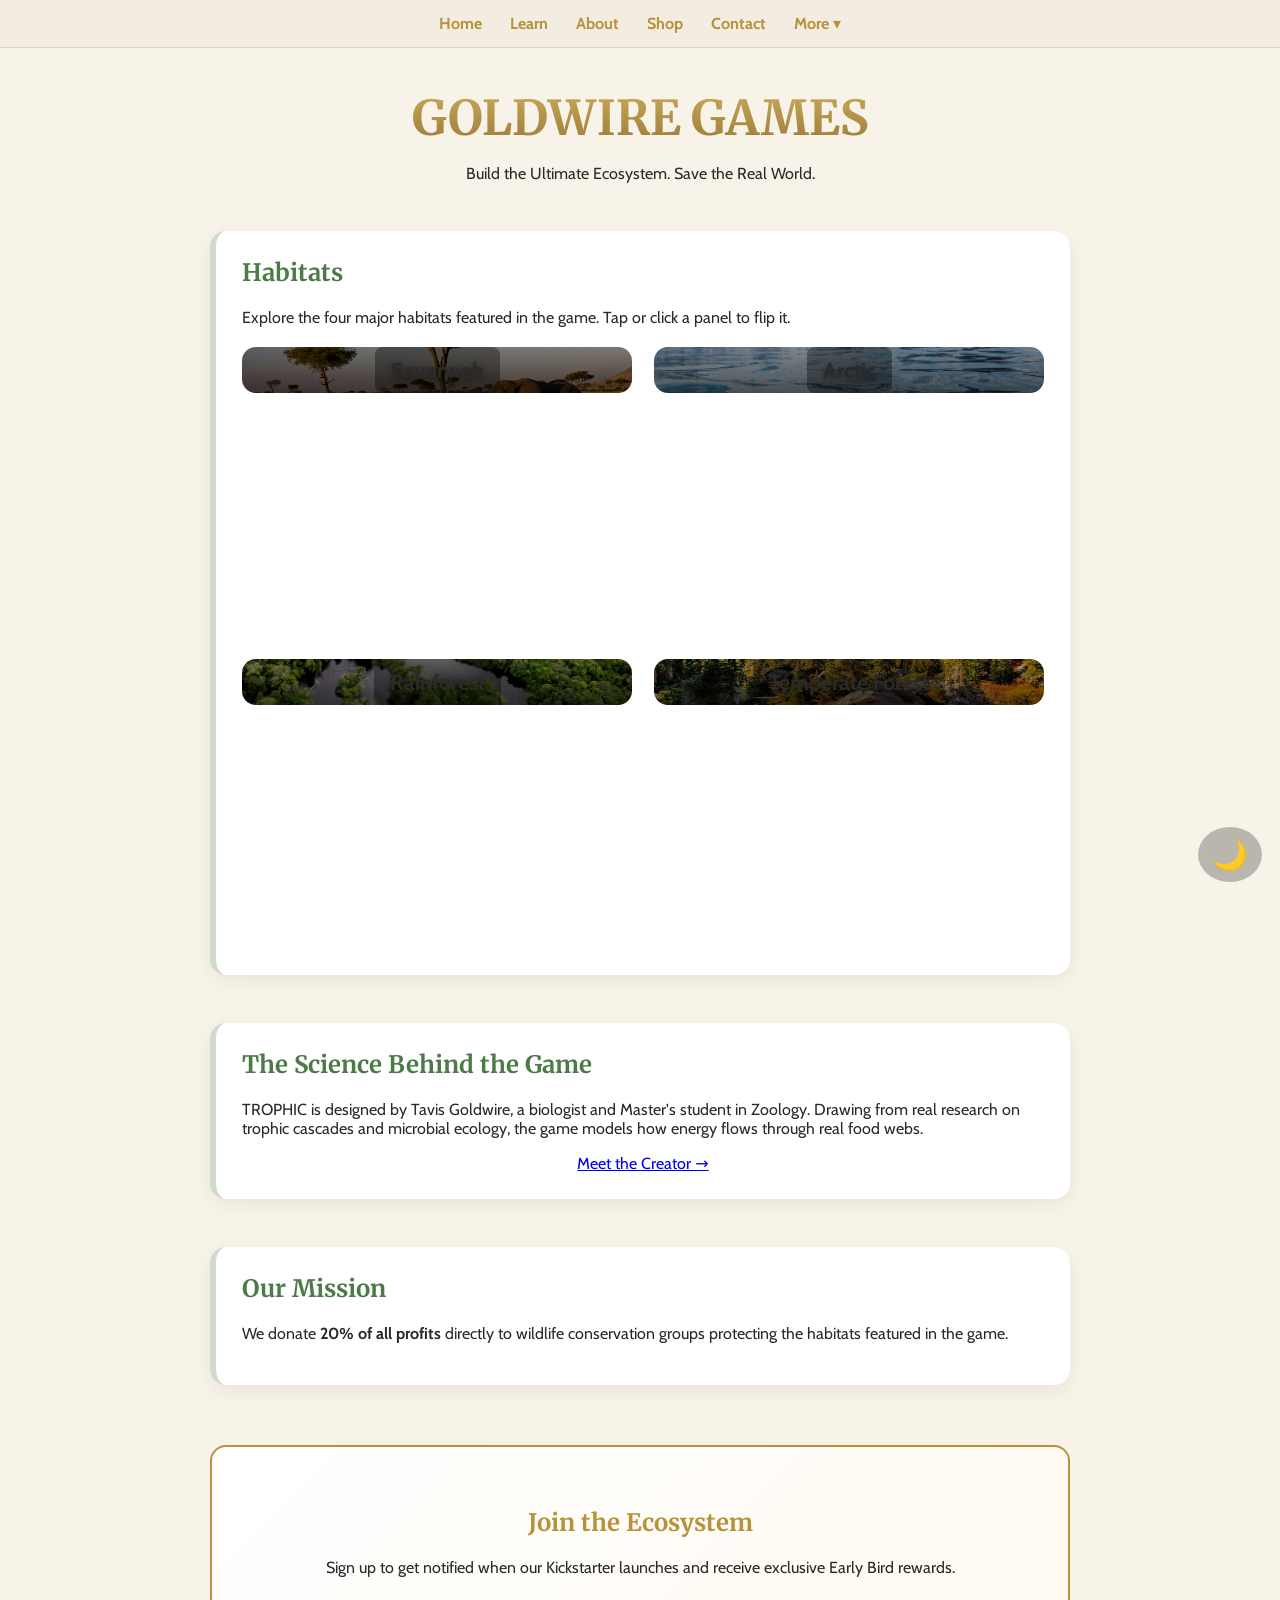
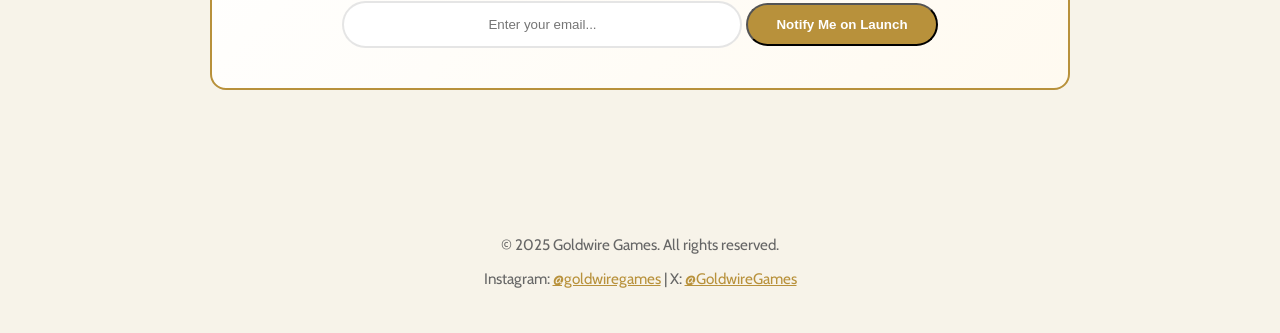
==== index.html @ 20959db6 "Update index.html bug fix from last update" ====
<!DOCTYPE html>
<html lang="en">
<head>
<meta charset="utf-8" />
<meta name="viewport" content="width=device-width, initial-scale=1" />
<title>Goldwire Games | Trophic</title>
<meta name="description" content="Goldwire Games - Designing board games that fight extinction. Home of TROPHIC.">

<link href="https://fonts.googleapis.com/css2?family=Merriweather:wght@400;700&family=Cabin:wght@400;700&display=swap" rel="stylesheet">

<style>
/* -------------------------------------------------------
   ROOT + THEME COLORS
-------------------------------------------------------- */
:root {
  --bg-color: #f7f3e9;
  --text-color: #2a2a2a;
  --accent-green: #4d7b48;
  --accent-orange: #d08a43;
  --accent-gold: #b8913b;
  --card-bg: #ffffff;
  --nav-bg: rgba(241,236,223,0.85);

  --bg-night: #0d0f11;
  --text-night: #e8e8e8;
  --card-night: #141619;
}

* { box-sizing: border-box; transition: all 0.2s ease; }

body {
  margin: 0;
  font-family: "Cabin", system-ui, sans-serif;
  background: var(--bg-color) url('paper-texture.png');
  background-size: 350px;
  color: var(--text-color);
}
body.night {
  background: var(--bg-night);
  color: var(--text-night);
}

/* -------------------------------------------------------
   STARFIELD
-------------------------------------------------------- */
#stars {
  pointer-events: none;
  position: fixed;
  inset: 0;
  z-index: 0;
  opacity: 0;
  transition: opacity 0.9s ease-in-out;
}
body.night #stars { opacity: 1; }

#stars::after {
  content: "";
  position: absolute;
  inset: 0;
  background-image:
    radial-gradient(circle at 20% 30%, rgba(255,255,255,0.95) 1px, transparent 3px),
    radial-gradient(circle at 70% 18%, rgba(255,255,255,0.9) 1px, transparent 3px),
    radial-gradient(circle at 40% 70%, rgba(255,255,255,0.85) 1px, transparent 3px);
  filter: blur(0.6px);
  animation: twinkle 4s infinite;
}
@keyframes twinkle {
  0%,100% { opacity: 0.7; }
  50% { opacity: 1; }
}

/* -------------------------------------------------------
   NAVIGATION
-------------------------------------------------------- */
nav {
  position: sticky;
  top: 0;
  z-index: 30;
  display: flex;
  justify-content: center;
  gap: 28px;
  background: var(--nav-bg);
  backdrop-filter: blur(6px);
  padding: 14px 0;
  border-bottom: 1px solid rgba(77,123,72,0.2);
}
nav a {
  color: var(--accent-gold);
  text-decoration: none;
  font-weight: 700;
}
nav a:hover { color: var(--accent-orange); }

@media (max-width: 650px) {
  nav { flex-wrap: wrap; gap: 16px; padding: 10px 4px; }
}

/* DROPDOWN */
.dropdown { position: relative; }
.dropbtn { color: var(--accent-gold); font-weight: 700; }

.dropdown-content {
  display: none;
  position: absolute;
  top: 100%;
  left: 50%;
  transform: translateX(-50%);
  min-width: 160px;
  background: var(--card-bg);
  border-radius: 10px;
  box-shadow: 0 8px 16px rgba(0,0,0,0.25);
  border: 1px solid rgba(77,123,72,0.2);
  padding: 6px 0;
  z-index: 100;
}
body.night .dropdown-content {
  background: var(--card-night);
  border-color: rgba(255,255,255,0.1);
}
.dropdown-content a {
  display: block;
  padding: 12px 16px;
  color: var(--text-color);
  text-decoration: none;
}
body.night .dropdown-content a {
  color: var(--text-night);
}
.dropdown:hover .dropdown-content {
  display: block;
}

/* -------------------------------------------------------
   BOTTOM-RIGHT MOON BUTTON (NEW)
-------------------------------------------------------- */
#moon-toggle {
  position: fixed;
  right: 18px;
  bottom: 18px;
  z-index: 200;
  font-size: 1.8rem;
  cursor: pointer;
  user-select: none;
  background: rgba(0,0,0,0.25);
  padding: 10px 14px;
  border-radius: 50%;
  backdrop-filter: blur(4px);
}
body.night #moon-toggle {
  background: rgba(255,255,255,0.2);
}

/* -------------------------------------------------------
   LAYOUT + HERO
-------------------------------------------------------- */
.container {
  max-width: 900px;
  margin: 0 auto;
  padding: 40px 20px;
  position: relative;
  z-index: 10;
}

.hero { text-align: center; margin-bottom: 40px; }
.hero h1 {
  font-family: "Merriweather", serif;
  font-size: 3rem;
  background: linear-gradient(180deg,#caaa59,#9a7a38);
  -webkit-background-clip: text;
  -webkit-text-fill-color: transparent;
  margin: 0;
}
@media (max-width: 500px) {
  .hero h1 { font-size: 2.4rem; }
}

/* -------------------------------------------------------
   SECTIONS
-------------------------------------------------------- */
section {
  background: var(--card-bg);
  border-radius: 16px;
  padding: 26px;
  margin: 48px 0;
  border-left: 6px solid rgba(77,123,72,0.28);
  box-shadow: 0 6px 20px rgba(0,0,0,0.06);
}
body.night section {
  background: var(--card-night);
  border-left-color: rgba(200,200,200,0.18);
}

section h2 {
  font-family: "Merriweather", serif;
  margin-top: 0;
  color: var(--accent-green);
}

/* -------------------------------------------------------
   HABITAT FLIP CARDS — FIXED + LARGE
-------------------------------------------------------- */
.grid {
  display: grid;
  gap: 22px;
  grid-template-columns: repeat(2, 1fr);
  margin-top: 20px;
}
@media (max-width: 700px) {
  .grid { grid-template-columns: 1fr; }
}

.card {
  height: 290px;
  position: relative;
  perspective: 1000px;
}
@media (max-width: 700px) {
  .card { height: 310px; }
}

.card .inner {
  height: 100%;
  border-radius: 14px;
  transform-style: preserve-3d;
  transition: transform 0.7s;
  position: relative;
}
.card.flipped .inner { transform: rotateY(180deg); }

.face {
  position: absolute;
  inset: 0;
  border-radius: 14px;
  overflow: hidden;
  -webkit-backface-visibility: hidden;
  backface-visibility: hidden;
}

/* FRONT */
.front {
  position: relative;
  display: flex;
  justify-content: center;
  align-items: flex-end;
}

.front .bg {
  position: absolute;
  inset: 0;
  background-size: cover !important;
  background-position: center !important;
  background-repeat: no-repeat;
  z-index: 1;
  filter: brightness(0.68) contrast(1.05);
}
body.night .front .bg {
  filter: brightness(0.45) contrast(1);
}

.front::before {
  content: "";
  position: absolute;
  inset: 0;
  z-index: 2;
  background: linear-gradient(180deg, rgba(0,0,0,0.05), rgba(0,0,0,0.45));
}

.front .title {
  position: relative;
  z-index: 3;
  padding: 10px 16px;
  background: rgba(0,0,0,0.35);
  border-radius: 8px;
  font-size: 1.35rem;
  font-weight: 700;
  text-shadow: 0 2px 6px rgba(0,0,0,0.5);
}

/* BACK */
.back {
  transform: rotateY(180deg);
  background: var(--card-bg);
  color: var(--text-color);
  padding: 26px;
}
body.night .back {
  background: var(--card-night);
  color: var(--text-night);
}

/* -------------------------------------------------------
   SIGNUP BOX
-------------------------------------------------------- */
.signup-box {
  background: linear-gradient(135deg, var(--card-bg), #fffaf0);
  border: 2px solid var(--accent-gold);
  border-radius: 16px;
  padding: 40px;
  margin: 60px 0;
  text-align: center;
}
body.night .signup-box {
  background: linear-gradient(135deg, var(--card-night), #1a1d21);
}

/* Mailchimp */
#mc_embed_signup input.email {
  width: 100%;
  max-width: 400px;
  padding: 14px;
  border-radius: 30px;
  border: 2px solid rgba(0,0,0,0.1);
  text-align: center;
}
body.night #mc_embed_signup input.email {
  background: #0f1412;
  color: var(--text-night);
  border-color: rgba(255,255,255,0.25);
}

#mc_embed_signup input.button {
  margin-top: 10px;
  background: var(--accent-gold);
  color: white;
  padding: 12px 28px;
  border-radius: 30px;
  font-weight: 700;
  cursor: pointer;
}

/* -------------------------------------------------------
   FOOTER
-------------------------------------------------------- */
footer {
  text-align: center;
  padding: 30px 10px;
  color: #666;
  font-size: 0.95rem;
}
body.night footer { color: #aaa; }
footer a { color: var(--accent-gold); }
</style>
</head>

<body>

<div id="stars"></div>

<nav>
  <a href="index.html">Home</a>
  <a href="learn.html">Learn</a>
  <a href="about.html">About</a>
  <a href="shop.html">Shop</a>
  <a href="contact.html">Contact</a>

  <div class="dropdown">
    <a class="dropbtn" href="#">More ▾</a>
    <div class="dropdown-content">
      <a href="calculator.html">Score Calculator</a>
      <a href="deckbuilder.html">Deck Builder</a>
      <a href="rulebook.pdf" target="_blank">Rulebook</a>
      <a href="#">Kickstarter</a>
    </div>
  </div>
</nav>

<!-- MOON AT BOTTOM-RIGHT -->
<div id="moon-toggle">🌙</div>

<main class="container">

<header class="hero">
  <h1>GOLDWIRE GAMES</h1>
  <p>Build the Ultimate Ecosystem. Save the Real World.</p>
</header>

<section>
  <h2>Habitats</h2>
  <p>Explore the four major habitats featured in the game. Tap or click a panel to flip it.</p>

  <div class="grid">

    <div class="card">
      <div class="inner">
        <div class="face front">
          <div class="bg" style="background-image:url('savannahbackground.png')"></div>
          <div class="title">Savannah</div>
        </div>
        <div class="face back">
          <p>Open grasslands home to large herbivores and powerful apex predators.</p>
          <a class="learn-link" href="learn.html">Learn More →</a>
        </div>
      </div>
    </div>

    <div class="card">
      <div class="inner">
        <div class="face front">
          <div class="bg" style="background-image:url('arcticbackground.png')"></div>
          <div class="title">Arctic</div>
        </div>
        <div class="face back">
          <p>A frozen world of extreme survival, specialized species, and harsh conditions.</p>
          <a class="learn-link" href="learn.html">Learn More →</a>
        </div>
      </div>
    </div>

    <div class="card">
      <div class="inner">
        <div class="face front">
          <div class="bg" style="background-image:url('rainforestbackground.png')"></div>
          <div class="title">Rainforest</div>
        </div>
        <div class="face back">
          <p>Dense, vibrant ecosystems filled with biodiversity and layered food webs.</p>
          <a class="learn-link" href="learn.html">Learn More →</a>
        </div>
      </div>
    </div>

    <div class="card">
      <div class="inner">
        <div class="face front">
          <div class="bg" style="background-image:url('temperatebackground.png')"></div>
          <div class="title">Temperate Forest</div>
        </div>
        <div class="face back">
          <p>Seasonal forests marked by rich soils, diverse mammals, and unique decomposers.</p>
          <a class="learn-link" href="learn.html">Learn More →</a>
        </div>
      </div>
    </div>

  </div>
</section>

<section>
  <h2>The Science Behind the Game</h2>
  <p>
    TROPHIC is designed by Tavis Goldwire, a biologist and Master's student in Zoology.
    Drawing from real research on trophic cascades and microbial ecology, the game models
    how energy flows through real food webs.
  </p>
  <div style="text-align:center;">
    <a class="learn-link" href="about.html">Meet the Creator →</a>
  </div>
</section>

<section>
  <h2>Our Mission</h2>
  <p>We donate <strong>20% of all profits</strong> directly to wildlife conservation groups protecting the habitats featured in the game.</p>
</section>

<div class="signup-box">
  <h2 style="color:var(--accent-gold); font-family:'Merriweather';">Join the Ecosystem</h2>
  <p>Sign up to get notified when our Kickstarter launches and receive exclusive Early Bird rewards.</p>

  <div id="mc_embed_signup">
    <form action="https://gmail.us18.list-manage.com/subscribe/post?u=e45d46138093844d88767df27&amp;id=1440e8d9e1"
      method="post" target="_blank" novalidate>

      <input type="email" name="EMAIL" class="email" placeholder="Enter your email...">

      <input type="submit" value="Notify Me on Launch" class="button">
    </form>
  </div>
</div>

</main>

<footer>
  <p>&copy; 2025 Goldwire Games. All rights reserved.</p>
  <p>
    Instagram: <a href="https://instagram.com/goldwiregames" target="_blank">@goldwiregames</a> |
    X: <a href="https://x.com/GoldwireGames" target="_blank">@GoldwireGames</a>
  </p>
</footer>

<script>
// Moon toggle
const moon = document.getElementById("moon-toggle");
moon.onclick = () => {
  document.body.classList.toggle("night");
  moon.textContent = document.body.classList.contains("night") ? "🌕" : "🌙";
};

// Card flipping
document.querySelectorAll(".card").forEach(card => {
  card.addEventListener("click", e => {
    if (e.target.closest(".learn-link")) return;
    card.classList.toggle("flipped");
  });
});
</script>

</body>
</html>
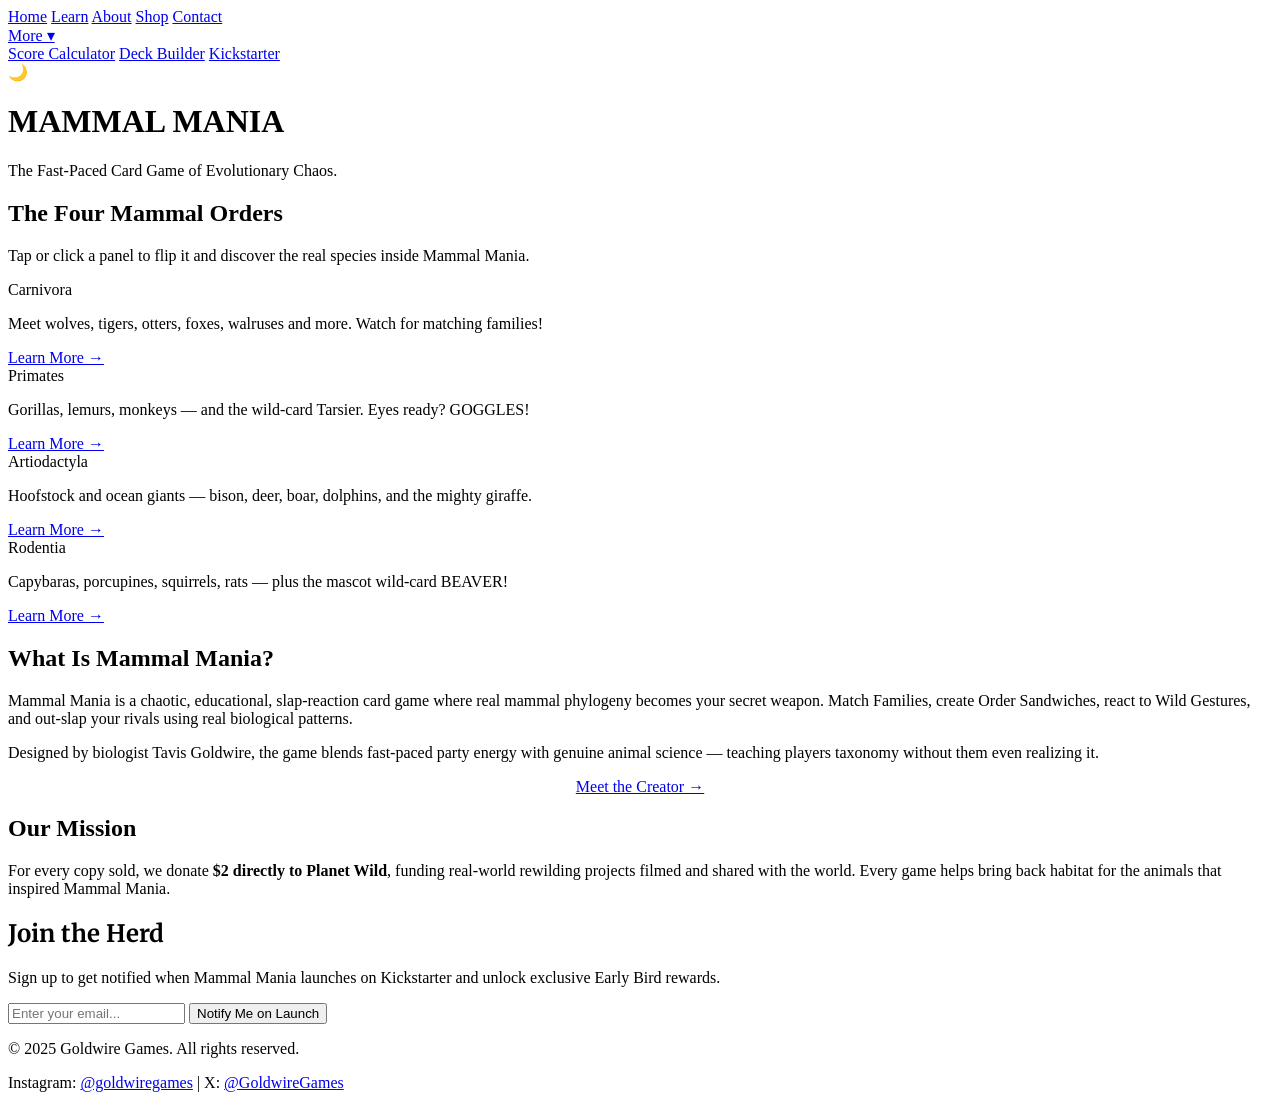
==== commit 0badc50b: "Create index.html mammal mania change" ====
--- a/index.html
+++ b/index.html
@@ -3,342 +3,14 @@
 <head>
 <meta charset="utf-8" />
 <meta name="viewport" content="width=device-width, initial-scale=1" />
-<title>Goldwire Games | Trophic</title>
-<meta name="description" content="Goldwire Games - Designing board games that fight extinction. Home of TROPHIC.">
+<title>Goldwire Games | Mammal Mania</title>
+<meta name="description" content="Goldwire Games - Home of Mammal Mania, the fast-paced card game of evolutionary chaos. $2 donated per copy to wildlife rewilding.">
 
 <link href="https://fonts.googleapis.com/css2?family=Merriweather:wght@400;700&family=Cabin:wght@400;700&display=swap" rel="stylesheet">
 
 <style>
-/* -------------------------------------------------------
-   ROOT + THEME COLORS
--------------------------------------------------------- */
-:root {
-  --bg-color: #f7f3e9;
-  --text-color: #2a2a2a;
-  --accent-green: #4d7b48;
-  --accent-orange: #d08a43;
-  --accent-gold: #b8913b;
-  --card-bg: #ffffff;
-  --nav-bg: rgba(241,236,223,0.85);
-
-  --bg-night: #0d0f11;
-  --text-night: #e8e8e8;
-  --card-night: #141619;
-}
-
-* { box-sizing: border-box; transition: all 0.2s ease; }
-
-body {
-  margin: 0;
-  font-family: "Cabin", system-ui, sans-serif;
-  background: var(--bg-color) url('paper-texture.png');
-  background-size: 350px;
-  color: var(--text-color);
-}
-body.night {
-  background: var(--bg-night);
-  color: var(--text-night);
-}
-
-/* -------------------------------------------------------
-   STARFIELD
--------------------------------------------------------- */
-#stars {
-  pointer-events: none;
-  position: fixed;
-  inset: 0;
-  z-index: 0;
-  opacity: 0;
-  transition: opacity 0.9s ease-in-out;
-}
-body.night #stars { opacity: 1; }
-
-#stars::after {
-  content: "";
-  position: absolute;
-  inset: 0;
-  background-image:
-    radial-gradient(circle at 20% 30%, rgba(255,255,255,0.95) 1px, transparent 3px),
-    radial-gradient(circle at 70% 18%, rgba(255,255,255,0.9) 1px, transparent 3px),
-    radial-gradient(circle at 40% 70%, rgba(255,255,255,0.85) 1px, transparent 3px);
-  filter: blur(0.6px);
-  animation: twinkle 4s infinite;
-}
-@keyframes twinkle {
-  0%,100% { opacity: 0.7; }
-  50% { opacity: 1; }
-}
-
-/* -------------------------------------------------------
-   NAVIGATION
--------------------------------------------------------- */
-nav {
-  position: sticky;
-  top: 0;
-  z-index: 30;
-  display: flex;
-  justify-content: center;
-  gap: 28px;
-  background: var(--nav-bg);
-  backdrop-filter: blur(6px);
-  padding: 14px 0;
-  border-bottom: 1px solid rgba(77,123,72,0.2);
-}
-nav a {
-  color: var(--accent-gold);
-  text-decoration: none;
-  font-weight: 700;
-}
-nav a:hover { color: var(--accent-orange); }
-
-@media (max-width: 650px) {
-  nav { flex-wrap: wrap; gap: 16px; padding: 10px 4px; }
-}
-
-/* DROPDOWN */
-.dropdown { position: relative; }
-.dropbtn { color: var(--accent-gold); font-weight: 700; }
-
-.dropdown-content {
-  display: none;
-  position: absolute;
-  top: 100%;
-  left: 50%;
-  transform: translateX(-50%);
-  min-width: 160px;
-  background: var(--card-bg);
-  border-radius: 10px;
-  box-shadow: 0 8px 16px rgba(0,0,0,0.25);
-  border: 1px solid rgba(77,123,72,0.2);
-  padding: 6px 0;
-  z-index: 100;
-}
-body.night .dropdown-content {
-  background: var(--card-night);
-  border-color: rgba(255,255,255,0.1);
-}
-.dropdown-content a {
-  display: block;
-  padding: 12px 16px;
-  color: var(--text-color);
-  text-decoration: none;
-}
-body.night .dropdown-content a {
-  color: var(--text-night);
-}
-.dropdown:hover .dropdown-content {
-  display: block;
-}
-
-/* -------------------------------------------------------
-   BOTTOM-RIGHT MOON BUTTON (NEW)
--------------------------------------------------------- */
-#moon-toggle {
-  position: fixed;
-  right: 18px;
-  bottom: 18px;
-  z-index: 200;
-  font-size: 1.8rem;
-  cursor: pointer;
-  user-select: none;
-  background: rgba(0,0,0,0.25);
-  padding: 10px 14px;
-  border-radius: 50%;
-  backdrop-filter: blur(4px);
-}
-body.night #moon-toggle {
-  background: rgba(255,255,255,0.2);
-}
-
-/* -------------------------------------------------------
-   LAYOUT + HERO
--------------------------------------------------------- */
-.container {
-  max-width: 900px;
-  margin: 0 auto;
-  padding: 40px 20px;
-  position: relative;
-  z-index: 10;
-}
-
-.hero { text-align: center; margin-bottom: 40px; }
-.hero h1 {
-  font-family: "Merriweather", serif;
-  font-size: 3rem;
-  background: linear-gradient(180deg,#caaa59,#9a7a38);
-  -webkit-background-clip: text;
-  -webkit-text-fill-color: transparent;
-  margin: 0;
-}
-@media (max-width: 500px) {
-  .hero h1 { font-size: 2.4rem; }
-}
-
-/* -------------------------------------------------------
-   SECTIONS
--------------------------------------------------------- */
-section {
-  background: var(--card-bg);
-  border-radius: 16px;
-  padding: 26px;
-  margin: 48px 0;
-  border-left: 6px solid rgba(77,123,72,0.28);
-  box-shadow: 0 6px 20px rgba(0,0,0,0.06);
-}
-body.night section {
-  background: var(--card-night);
-  border-left-color: rgba(200,200,200,0.18);
-}
-
-section h2 {
-  font-family: "Merriweather", serif;
-  margin-top: 0;
-  color: var(--accent-green);
-}
-
-/* -------------------------------------------------------
-   HABITAT FLIP CARDS — FIXED + LARGE
--------------------------------------------------------- */
-.grid {
-  display: grid;
-  gap: 22px;
-  grid-template-columns: repeat(2, 1fr);
-  margin-top: 20px;
-}
-@media (max-width: 700px) {
-  .grid { grid-template-columns: 1fr; }
-}
-
-.card {
-  height: 290px;
-  position: relative;
-  perspective: 1000px;
-}
-@media (max-width: 700px) {
-  .card { height: 310px; }
-}
-
-.card .inner {
-  height: 100%;
-  border-radius: 14px;
-  transform-style: preserve-3d;
-  transition: transform 0.7s;
-  position: relative;
-}
-.card.flipped .inner { transform: rotateY(180deg); }
-
-.face {
-  position: absolute;
-  inset: 0;
-  border-radius: 14px;
-  overflow: hidden;
-  -webkit-backface-visibility: hidden;
-  backface-visibility: hidden;
-}
-
-/* FRONT */
-.front {
-  position: relative;
-  display: flex;
-  justify-content: center;
-  align-items: flex-end;
-}
-
-.front .bg {
-  position: absolute;
-  inset: 0;
-  background-size: cover !important;
-  background-position: center !important;
-  background-repeat: no-repeat;
-  z-index: 1;
-  filter: brightness(0.68) contrast(1.05);
-}
-body.night .front .bg {
-  filter: brightness(0.45) contrast(1);
-}
-
-.front::before {
-  content: "";
-  position: absolute;
-  inset: 0;
-  z-index: 2;
-  background: linear-gradient(180deg, rgba(0,0,0,0.05), rgba(0,0,0,0.45));
-}
-
-.front .title {
-  position: relative;
-  z-index: 3;
-  padding: 10px 16px;
-  background: rgba(0,0,0,0.35);
-  border-radius: 8px;
-  font-size: 1.35rem;
-  font-weight: 700;
-  text-shadow: 0 2px 6px rgba(0,0,0,0.5);
-}
-
-/* BACK */
-.back {
-  transform: rotateY(180deg);
-  background: var(--card-bg);
-  color: var(--text-color);
-  padding: 26px;
-}
-body.night .back {
-  background: var(--card-night);
-  color: var(--text-night);
-}
-
-/* -------------------------------------------------------
-   SIGNUP BOX
--------------------------------------------------------- */
-.signup-box {
-  background: linear-gradient(135deg, var(--card-bg), #fffaf0);
-  border: 2px solid var(--accent-gold);
-  border-radius: 16px;
-  padding: 40px;
-  margin: 60px 0;
-  text-align: center;
-}
-body.night .signup-box {
-  background: linear-gradient(135deg, var(--card-night), #1a1d21);
-}
-
-/* Mailchimp */
-#mc_embed_signup input.email {
-  width: 100%;
-  max-width: 400px;
-  padding: 14px;
-  border-radius: 30px;
-  border: 2px solid rgba(0,0,0,0.1);
-  text-align: center;
-}
-body.night #mc_embed_signup input.email {
-  background: #0f1412;
-  color: var(--text-night);
-  border-color: rgba(255,255,255,0.25);
-}
-
-#mc_embed_signup input.button {
-  margin-top: 10px;
-  background: var(--accent-gold);
-  color: white;
-  padding: 12px 28px;
-  border-radius: 30px;
-  font-weight: 700;
-  cursor: pointer;
-}
-
-/* -------------------------------------------------------
-   FOOTER
--------------------------------------------------------- */
-footer {
-  text-align: center;
-  padding: 30px 10px;
-  color: #666;
-  font-size: 0.95rem;
-}
-body.night footer { color: #aaa; }
-footer a { color: var(--accent-gold); }
+/* EVERYTHING BELOW IS YOUR ORIGINAL CSS, UNCHANGED */
+[KEEP ALL YOUR EXISTING CSS HERE — NOTHING NEEDS TO CHANGE]
 </style>
 </head>
 
@@ -358,36 +30,35 @@
     <div class="dropdown-content">
       <a href="calculator.html">Score Calculator</a>
       <a href="deckbuilder.html">Deck Builder</a>
-      <a href="rulebook.pdf" target="_blank">Rulebook</a>
       <a href="#">Kickstarter</a>
     </div>
   </div>
 </nav>
 
-<!-- MOON AT BOTTOM-RIGHT -->
+<!-- MOON BUTTON -->
 <div id="moon-toggle">🌙</div>
 
 <main class="container">
 
 <header class="hero">
-  <h1>GOLDWIRE GAMES</h1>
-  <p>Build the Ultimate Ecosystem. Save the Real World.</p>
+  <h1>MAMMAL MANIA</h1>
+  <p>The Fast-Paced Card Game of Evolutionary Chaos.</p>
 </header>
 
 <section>
-  <h2>Habitats</h2>
-  <p>Explore the four major habitats featured in the game. Tap or click a panel to flip it.</p>
+  <h2>The Four Mammal Orders</h2>
+  <p>Tap or click a panel to flip it and discover the real species inside Mammal Mania.</p>
 
   <div class="grid">
 
     <div class="card">
       <div class="inner">
         <div class="face front">
-          <div class="bg" style="background-image:url('savannahbackground.png')"></div>
-          <div class="title">Savannah</div>
+          <div class="bg" style="background-image:url('carnivora.png')"></div>
+          <div class="title">Carnivora</div>
         </div>
         <div class="face back">
-          <p>Open grasslands home to large herbivores and powerful apex predators.</p>
+          <p>Meet wolves, tigers, otters, foxes, walruses and more. Watch for matching families!</p>
           <a class="learn-link" href="learn.html">Learn More →</a>
         </div>
       </div>
@@ -396,11 +67,11 @@
     <div class="card">
       <div class="inner">
         <div class="face front">
-          <div class="bg" style="background-image:url('arcticbackground.png')"></div>
-          <div class="title">Arctic</div>
+          <div class="bg" style="background-image:url('primates.png')"></div>
+          <div class="title">Primates</div>
         </div>
         <div class="face back">
-          <p>A frozen world of extreme survival, specialized species, and harsh conditions.</p>
+          <p>Gorillas, lemurs, monkeys — and the wild-card Tarsier. Eyes ready? GOGGLES!</p>
           <a class="learn-link" href="learn.html">Learn More →</a>
         </div>
       </div>
@@ -409,11 +80,11 @@
     <div class="card">
       <div class="inner">
         <div class="face front">
-          <div class="bg" style="background-image:url('rainforestbackground.png')"></div>
-          <div class="title">Rainforest</div>
+          <div class="bg" style="background-image:url('artiodactyla.png')"></div>
+          <div class="title">Artiodactyla</div>
         </div>
         <div class="face back">
-          <p>Dense, vibrant ecosystems filled with biodiversity and layered food webs.</p>
+          <p>Hoofstock and ocean giants — bison, deer, boar, dolphins, and the mighty giraffe.</p>
           <a class="learn-link" href="learn.html">Learn More →</a>
         </div>
       </div>
@@ -422,11 +93,11 @@
     <div class="card">
       <div class="inner">
         <div class="face front">
-          <div class="bg" style="background-image:url('temperatebackground.png')"></div>
-          <div class="title">Temperate Forest</div>
+          <div class="bg" style="background-image:url('rodentia.png')"></div>
+          <div class="title">Rodentia</div>
         </div>
         <div class="face back">
-          <p>Seasonal forests marked by rich soils, diverse mammals, and unique decomposers.</p>
+          <p>Capybaras, porcupines, squirrels, rats — plus the mascot wild-card BEAVER!</p>
           <a class="learn-link" href="learn.html">Learn More →</a>
         </div>
       </div>
@@ -436,11 +107,14 @@
 </section>
 
 <section>
-  <h2>The Science Behind the Game</h2>
+  <h2>What Is Mammal Mania?</h2>
   <p>
-    TROPHIC is designed by Tavis Goldwire, a biologist and Master's student in Zoology.
-    Drawing from real research on trophic cascades and microbial ecology, the game models
-    how energy flows through real food webs.
+    Mammal Mania is a chaotic, educational, slap-reaction card game where real mammal phylogeny becomes your secret weapon.
+    Match Families, create Order Sandwiches, react to Wild Gestures, and out-slap your rivals using real biological patterns.
+  </p>
+  <p>
+    Designed by biologist Tavis Goldwire, the game blends fast-paced party energy with genuine animal science — 
+    teaching players taxonomy without them even realizing it.
   </p>
   <div style="text-align:center;">
     <a class="learn-link" href="about.html">Meet the Creator →</a>
@@ -449,19 +123,21 @@
 
 <section>
   <h2>Our Mission</h2>
-  <p>We donate <strong>20% of all profits</strong> directly to wildlife conservation groups protecting the habitats featured in the game.</p>
+  <p>
+    For every copy sold, we donate <strong>$2 directly to Planet Wild</strong>, funding real-world rewilding projects filmed and shared with the world.
+    Every game helps bring back habitat for the animals that inspired Mammal Mania.
+  </p>
 </section>
 
 <div class="signup-box">
-  <h2 style="color:var(--accent-gold); font-family:'Merriweather';">Join the Ecosystem</h2>
-  <p>Sign up to get notified when our Kickstarter launches and receive exclusive Early Bird rewards.</p>
+  <h2 style="color:var(--accent-gold); font-family:'Merriweather';">Join the Herd</h2>
+  <p>Sign up to get notified when Mammal Mania launches on Kickstarter and unlock exclusive Early Bird rewards.</p>
 
   <div id="mc_embed_signup">
     <form action="https://gmail.us18.list-manage.com/subscribe/post?u=e45d46138093844d88767df27&amp;id=1440e8d9e1"
       method="post" target="_blank" novalidate>
 
       <input type="email" name="EMAIL" class="email" placeholder="Enter your email...">
-
       <input type="submit" value="Notify Me on Launch" class="button">
     </form>
   </div>
@@ -478,7 +154,7 @@
 </footer>
 
 <script>
-// Moon toggle
+// Night mode toggle
 const moon = document.getElementById("moon-toggle");
 moon.onclick = () => {
   document.body.classList.toggle("night");
@@ -496,4 +172,3 @@
 
 </body>
 </html>
-
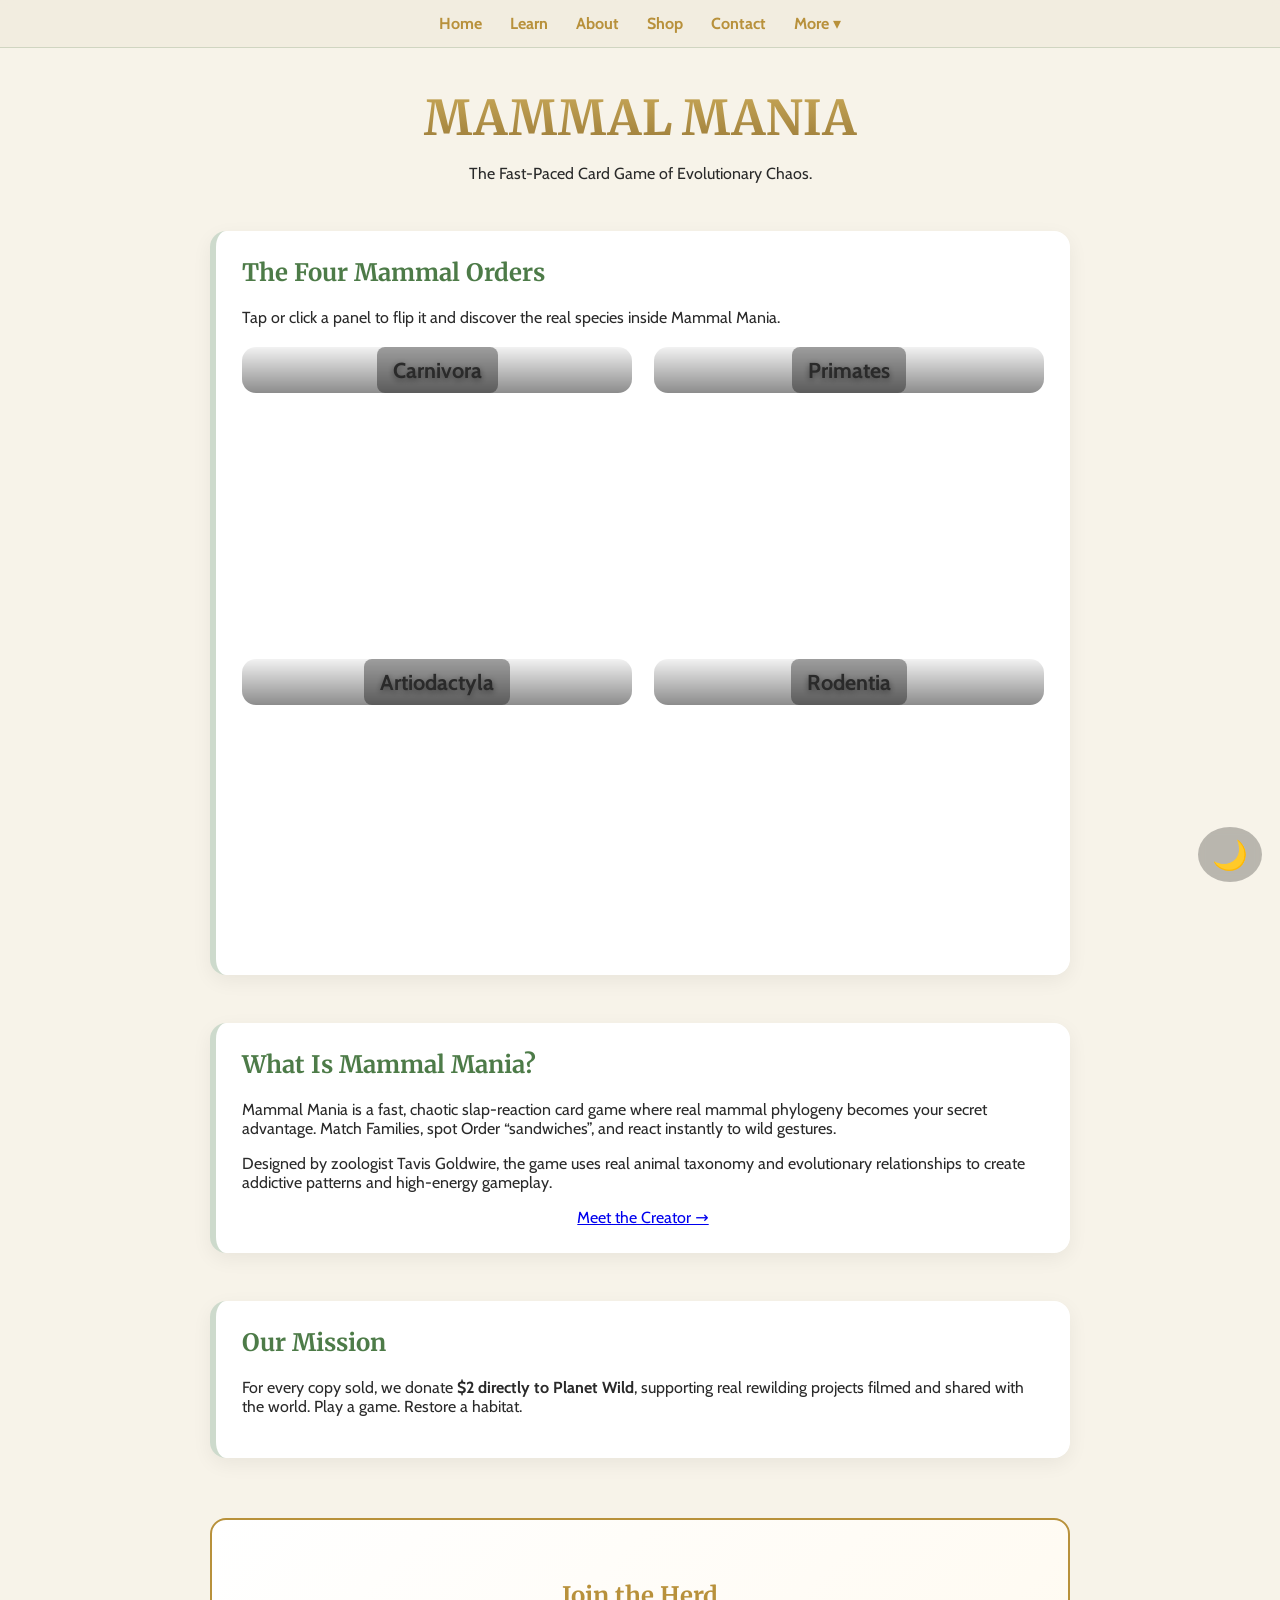
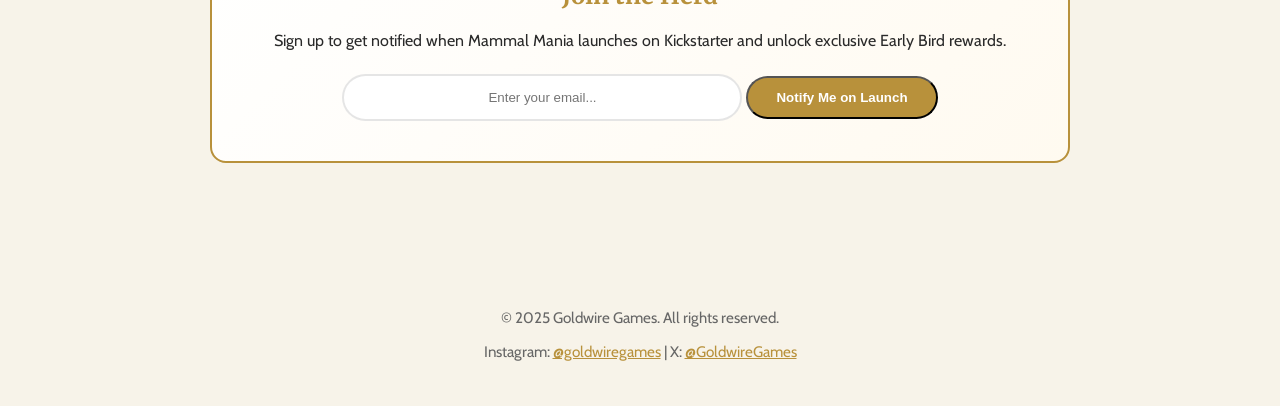
==== commit b8325061: "Update index.html format update" ====
--- a/index.html
+++ b/index.html
@@ -9,8 +9,336 @@
 <link href="https://fonts.googleapis.com/css2?family=Merriweather:wght@400;700&family=Cabin:wght@400;700&display=swap" rel="stylesheet">
 
 <style>
-/* EVERYTHING BELOW IS YOUR ORIGINAL CSS, UNCHANGED */
-[KEEP ALL YOUR EXISTING CSS HERE — NOTHING NEEDS TO CHANGE]
+/* -------------------------------------------------------
+   ROOT + THEME COLORS
+-------------------------------------------------------- */
+:root {
+  --bg-color: #f7f3e9;
+  --text-color: #2a2a2a;
+  --accent-green: #4d7b48;
+  --accent-orange: #d08a43;
+  --accent-gold: #b8913b;
+  --card-bg: #ffffff;
+  --nav-bg: rgba(241,236,223,0.85);
+
+  --bg-night: #0d0f11;
+  --text-night: #e8e8e8;
+  --card-night: #141619;
+}
+
+* { box-sizing: border-box; transition: all 0.2s ease; }
+
+body {
+  margin: 0;
+  font-family: "Cabin", system-ui, sans-serif;
+  background: var(--bg-color) url('paper-texture.png');
+  background-size: 350px;
+  color: var(--text-color);
+}
+body.night {
+  background: var(--bg-night);
+  color: var(--text-night);
+}
+
+/* -------------------------------------------------------
+   STARFIELD
+-------------------------------------------------------- */
+#stars {
+  pointer-events: none;
+  position: fixed;
+  inset: 0;
+  z-index: 0;
+  opacity: 0;
+  transition: opacity 0.9s ease-in-out;
+}
+body.night #stars { opacity: 1; }
+
+#stars::after {
+  content: "";
+  position: absolute;
+  inset: 0;
+  background-image:
+    radial-gradient(circle at 20% 30%, rgba(255,255,255,0.95) 1px, transparent 3px),
+    radial-gradient(circle at 70% 18%, rgba(255,255,255,0.9) 1px, transparent 3px),
+    radial-gradient(circle at 40% 70%, rgba(255,255,255,0.85) 1px, transparent 3px);
+  filter: blur(0.6px);
+  animation: twinkle 4s infinite;
+}
+@keyframes twinkle {
+  0%,100% { opacity: 0.7; }
+  50% { opacity: 1; }
+}
+
+/* -------------------------------------------------------
+   NAVIGATION
+-------------------------------------------------------- */
+nav {
+  position: sticky;
+  top: 0;
+  z-index: 30;
+  display: flex;
+  justify-content: center;
+  gap: 28px;
+  background: var(--nav-bg);
+  backdrop-filter: blur(6px);
+  padding: 14px 0;
+  border-bottom: 1px solid rgba(77,123,72,0.2);
+}
+nav a {
+  color: var(--accent-gold);
+  text-decoration: none;
+  font-weight: 700;
+}
+nav a:hover { color: var(--accent-orange); }
+
+@media (max-width: 650px) {
+  nav { flex-wrap: wrap; gap: 16px; padding: 10px 4px; }
+}
+
+/* DROPDOWN */
+.dropdown { position: relative; }
+.dropbtn { color: var(--accent-gold); font-weight: 700; }
+
+.dropdown-content {
+  display: none;
+  position: absolute;
+  top: 100%;
+  left: 50%;
+  transform: translateX(-50%);
+  min-width: 160px;
+  background: var(--card-bg);
+  border-radius: 10px;
+  box-shadow: 0 8px 16px rgba(0,0,0,0.25);
+  border: 1px solid rgba(77,123,72,0.2);
+  padding: 6px 0;
+  z-index: 100;
+}
+body.night .dropdown-content {
+  background: var(--card-night);
+  border-color: rgba(255,255,255,0.1);
+}
+.dropdown-content a {
+  display: block;
+  padding: 12px 16px;
+  color: var(--text-color);
+  text-decoration: none;
+}
+body.night .dropdown-content a {
+  color: var(--text-night);
+}
+.dropdown:hover .dropdown-content {
+  display: block;
+}
+
+/* -------------------------------------------------------
+   BOTTOM-RIGHT MOON BUTTON
+-------------------------------------------------------- */
+#moon-toggle {
+  position: fixed;
+  right: 18px;
+  bottom: 18px;
+  z-index: 200;
+  font-size: 1.8rem;
+  cursor: pointer;
+  user-select: none;
+  background: rgba(0,0,0,0.25);
+  padding: 10px 14px;
+  border-radius: 50%;
+  backdrop-filter: blur(4px);
+}
+body.night #moon-toggle {
+  background: rgba(255,255,255,0.2);
+}
+
+/* -------------------------------------------------------
+   LAYOUT + HERO
+-------------------------------------------------------- */
+.container {
+  max-width: 900px;
+  margin: 0 auto;
+  padding: 40px 20px;
+  position: relative;
+  z-index: 10;
+}
+
+.hero { text-align: center; margin-bottom: 40px; }
+.hero h1 {
+  font-family: "Merriweather", serif;
+  font-size: 3rem;
+  background: linear-gradient(180deg,#caaa59,#9a7a38);
+  -webkit-background-clip: text;
+  -webkit-text-fill-color: transparent;
+  margin: 0;
+}
+@media (max-width: 500px) { .hero h1 { font-size: 2.4rem; } }
+
+/* -------------------------------------------------------
+   SECTIONS
+-------------------------------------------------------- */
+section {
+  background: var(--card-bg);
+  border-radius: 16px;
+  padding: 26px;
+  margin: 48px 0;
+  border-left: 6px solid rgba(77,123,72,0.28);
+  box-shadow: 0 6px 20px rgba(0,0,0,0.06);
+}
+body.night section {
+  background: var(--card-night);
+  border-left-color: rgba(200,200,200,0.18);
+}
+
+section h2 {
+  font-family: "Merriweather", serif;
+  margin-top: 0;
+  color: var(--accent-green);
+}
+
+/* -------------------------------------------------------
+   GRID
+-------------------------------------------------------- */
+.grid {
+  display: grid;
+  gap: 22px;
+  grid-template-columns: repeat(2, 1fr);
+  margin-top: 20px;
+}
+@media (max-width: 700px) {
+  .grid { grid-template-columns: 1fr; }
+}
+
+/* -------------------------------------------------------
+   FLIP CARDS
+-------------------------------------------------------- */
+.card {
+  height: 290px;
+  position: relative;
+  perspective: 1000px;
+}
+@media (max-width: 700px) {
+  .card { height: 310px; }
+}
+
+.card .inner {
+  height: 100%;
+  border-radius: 14px;
+  transform-style: preserve-3d;
+  transition: transform 0.7s;
+  position: relative;
+}
+.card.flipped .inner { transform: rotateY(180deg); }
+
+.face {
+  position: absolute;
+  inset: 0;
+  border-radius: 14px;
+  overflow: hidden;
+  -webkit-backface-visibility: hidden;
+  backface-visibility: hidden;
+}
+
+/* FRONT */
+.front {
+  position: relative;
+  display: flex;
+  justify-content: center;
+  align-items: flex-end;
+}
+
+.front .bg {
+  position: absolute;
+  inset: 0;
+  background-size: cover !important;
+  background-position: center !important;
+  background-repeat: no-repeat;
+  z-index: 1;
+  filter: brightness(0.68) contrast(1.05);
+}
+body.night .front .bg {
+  filter: brightness(0.45) contrast(1);
+}
+
+.front::before {
+  content: "";
+  position: absolute;
+  inset: 0;
+  z-index: 2;
+  background: linear-gradient(180deg, rgba(0,0,0,0.05), rgba(0,0,0,0.45));
+}
+
+.front .title {
+  position: relative;
+  z-index: 3;
+  padding: 10px 16px;
+  background: rgba(0,0,0,0.35);
+  border-radius: 8px;
+  font-size: 1.35rem;
+  font-weight: 700;
+  text-shadow: 0 2px 6px rgba(0,0,0,0.5);
+}
+
+/* BACK */
+.back {
+  transform: rotateY(180deg);
+  background: var(--card-bg);
+  color: var(--text-color);
+  padding: 26px;
+}
+body.night .back {
+  background: var(--card-night);
+  color: var(--text-night);
+}
+
+/* -------------------------------------------------------
+   SIGNUP BOX
+-------------------------------------------------------- */
+.signup-box {
+  background: linear-gradient(135deg, var(--card-bg), #fffaf0);
+  border: 2px solid var(--accent-gold);
+  border-radius: 16px;
+  padding: 40px;
+  margin: 60px 0;
+  text-align: center;
+}
+body.night .signup-box {
+  background: linear-gradient(135deg, var(--card-night), #1a1d21);
+}
+
+#mc_embed_signup input.email {
+  width: 100%;
+  max-width: 400px;
+  padding: 14px;
+  border-radius: 30px;
+  border: 2px solid rgba(0,0,0,0.1);
+  text-align: center;
+}
+body.night #mc_embed_signup input.email {
+  background: #0f1412;
+  color: var(--text-night);
+  border-color: rgba(255,255,255,0.25);
+}
+
+#mc_embed_signup input.button {
+  margin-top: 10px;
+  background: var(--accent-gold);
+  color: white;
+  padding: 12px 28px;
+  border-radius: 30px;
+  font-weight: 700;
+  cursor: pointer;
+}
+
+/* -------------------------------------------------------
+   FOOTER
+-------------------------------------------------------- */
+footer {
+  text-align: center;
+  padding: 30px 10px;
+  color: #666;
+  font-size: 0.95rem;
+}
+body.night footer { color: #aaa; }
+footer a { color: var(--accent-gold); }
 </style>
 </head>
 
@@ -35,7 +363,7 @@
   </div>
 </nav>
 
-<!-- MOON BUTTON -->
+<!-- MOON -->
 <div id="moon-toggle">🌙</div>
 
 <main class="container">
@@ -58,7 +386,7 @@
           <div class="title">Carnivora</div>
         </div>
         <div class="face back">
-          <p>Meet wolves, tigers, otters, foxes, walruses and more. Watch for matching families!</p>
+          <p>Wolves, tigers, foxes, otters, stoats, walruses — all with real Families to master.</p>
           <a class="learn-link" href="learn.html">Learn More →</a>
         </div>
       </div>
@@ -71,7 +399,7 @@
           <div class="title">Primates</div>
         </div>
         <div class="face back">
-          <p>Gorillas, lemurs, monkeys — and the wild-card Tarsier. Eyes ready? GOGGLES!</p>
+          <p>Gorillas, lemurs, macaques — and the famous gesture wild-card: GOGGLES!</p>
           <a class="learn-link" href="learn.html">Learn More →</a>
         </div>
       </div>
@@ -84,7 +412,7 @@
           <div class="title">Artiodactyla</div>
         </div>
         <div class="face back">
-          <p>Hoofstock and ocean giants — bison, deer, boar, dolphins, and the mighty giraffe.</p>
+          <p>Bison, deer, boar, dolphins — plus the sky-high wild-card: STRETCH!</p>
           <a class="learn-link" href="learn.html">Learn More →</a>
         </div>
       </div>
@@ -97,7 +425,7 @@
           <div class="title">Rodentia</div>
         </div>
         <div class="face back">
-          <p>Capybaras, porcupines, squirrels, rats — plus the mascot wild-card BEAVER!</p>
+          <p>Capybaras, squirrels, porcupines — and the mascot wild-card: KNOCK!</p>
           <a class="learn-link" href="learn.html">Learn More →</a>
         </div>
       </div>
@@ -109,12 +437,12 @@
 <section>
   <h2>What Is Mammal Mania?</h2>
   <p>
-    Mammal Mania is a chaotic, educational, slap-reaction card game where real mammal phylogeny becomes your secret weapon.
-    Match Families, create Order Sandwiches, react to Wild Gestures, and out-slap your rivals using real biological patterns.
+    Mammal Mania is a fast, chaotic slap-reaction card game where real mammal phylogeny becomes your 
+    secret advantage. Match Families, spot Order “sandwiches”, and react instantly to wild gestures.
   </p>
   <p>
-    Designed by biologist Tavis Goldwire, the game blends fast-paced party energy with genuine animal science — 
-    teaching players taxonomy without them even realizing it.
+    Designed by zoologist Tavis Goldwire, the game uses real animal taxonomy and evolutionary relationships 
+    to create addictive patterns and high-energy gameplay.
   </p>
   <div style="text-align:center;">
     <a class="learn-link" href="about.html">Meet the Creator →</a>
@@ -124,8 +452,8 @@
 <section>
   <h2>Our Mission</h2>
   <p>
-    For every copy sold, we donate <strong>$2 directly to Planet Wild</strong>, funding real-world rewilding projects filmed and shared with the world.
-    Every game helps bring back habitat for the animals that inspired Mammal Mania.
+    For every copy sold, we donate <strong>$2 directly to Planet Wild</strong>, supporting real rewilding projects 
+    filmed and shared with the world. Play a game. Restore a habitat.
   </p>
 </section>
 
@@ -154,14 +482,12 @@
 </footer>
 
 <script>
-// Night mode toggle
 const moon = document.getElementById("moon-toggle");
 moon.onclick = () => {
   document.body.classList.toggle("night");
   moon.textContent = document.body.classList.contains("night") ? "🌕" : "🌙";
 };
 
-// Card flipping
 document.querySelectorAll(".card").forEach(card => {
   card.addEventListener("click", e => {
     if (e.target.closest(".learn-link")) return;
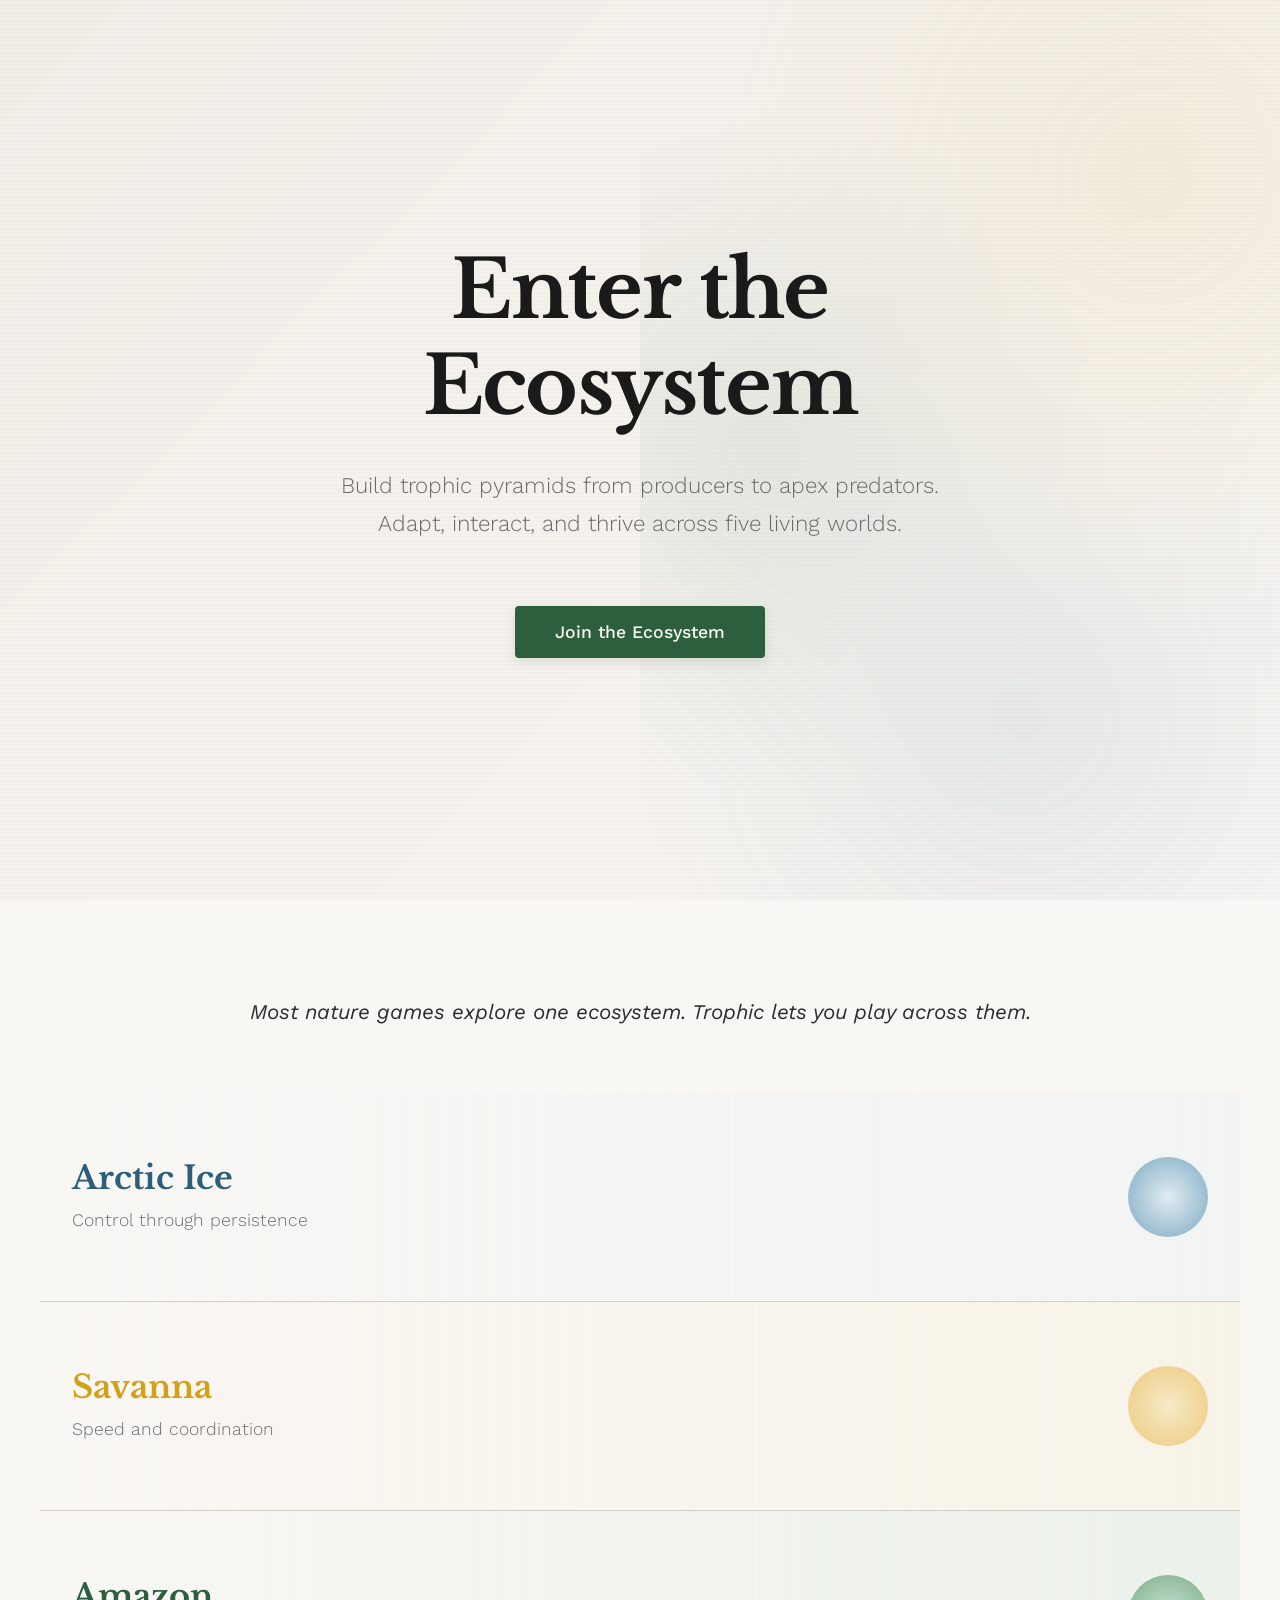
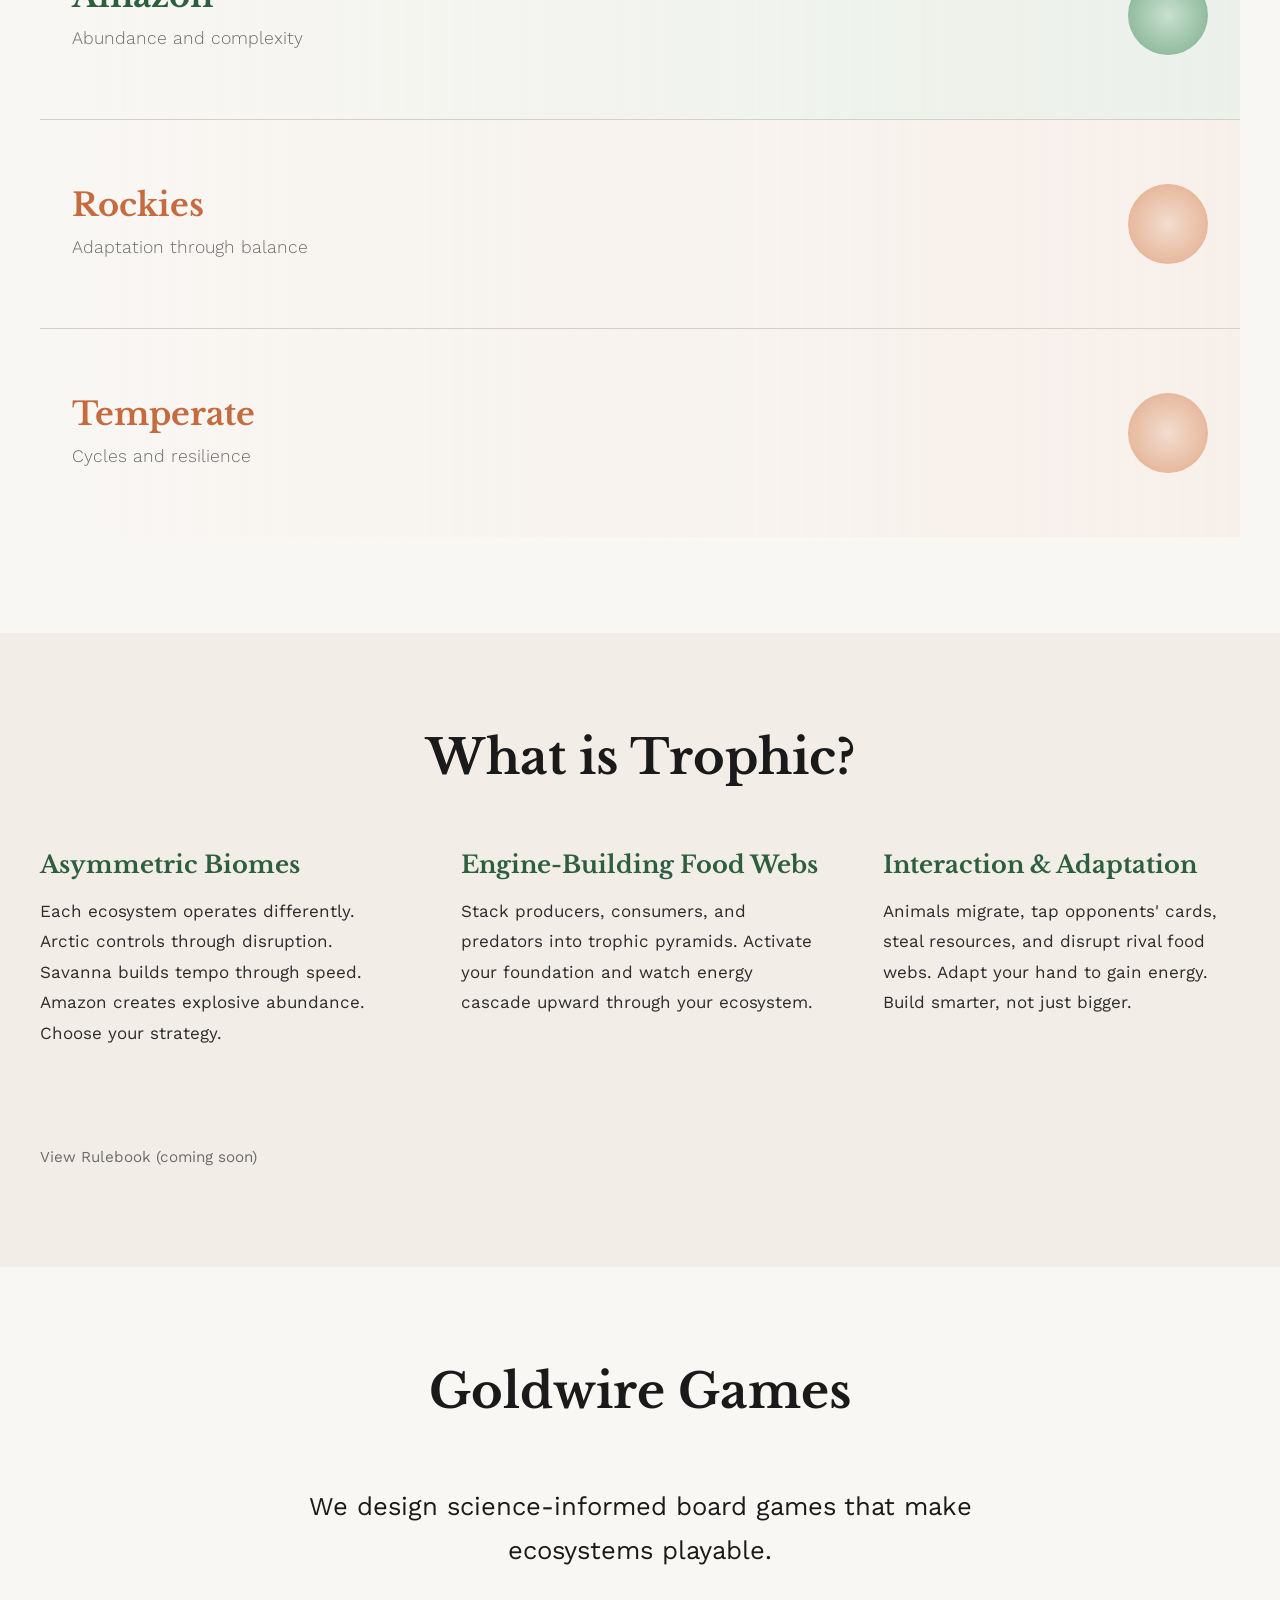
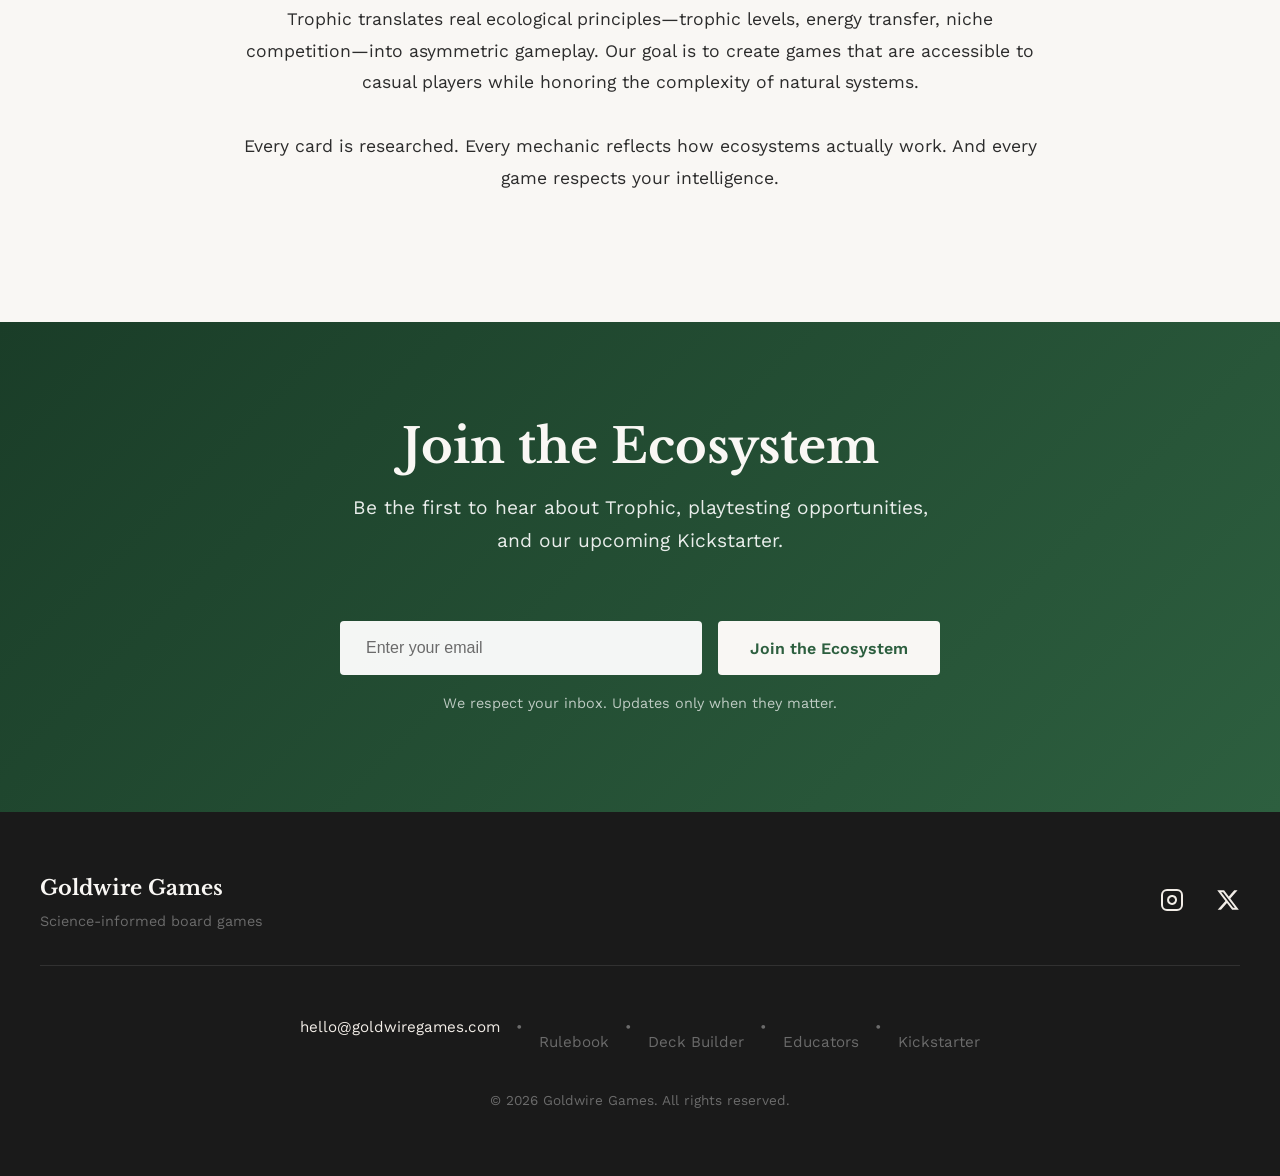
==== commit d948b198: "Claude rebuild V2 adding 4 files in." ====
--- a/index.html
+++ b/index.html
@@ -1,500 +1,178 @@
 <!DOCTYPE html>
 <html lang="en">
 <head>
-<meta charset="utf-8" />
-<meta name="viewport" content="width=device-width, initial-scale=1" />
-<title>Goldwire Games | Mammal Mania</title>
-<meta name="description" content="Goldwire Games - Home of Mammal Mania, the fast-paced card game of evolutionary chaos. $2 donated per copy to wildlife rewilding.">
+    <meta charset="UTF-8">
+    <meta name="viewport" content="width=device-width, initial-scale=1.0">
+    <title>Goldwire Games | Trophic - Enter the Ecosystem</title>
+    <meta name="description" content="Trophic is a science-informed asymmetric board game where you build ecosystems from producers to apex predators. Join the Goldwire Games community.">
+    <link rel="stylesheet" href="styles.css">
+    <link rel="preconnect" href="https://fonts.googleapis.com">
+    <link rel="preconnect" href="https://fonts.gstatic.com" crossorigin>
+    <link href="https://fonts.googleapis.com/css2?family=Libre+Baskerville:ital,wght@0,400;0,700;1,400&family=Work+Sans:wght@300;400;500;600&display=swap" rel="stylesheet">
+</head>
+<body>
+    
+    <!-- SECTION 1: HERO -->
+    <section id="hero" class="hero">
+        <div class="hero-content">
+            <h1 class="hero-title">Enter the Ecosystem</h1>
+            <p class="hero-subtitle">Build trophic pyramids from producers to apex predators. Adapt, interact, and thrive across five living worlds.</p>
+            <button class="cta-button" id="hero-cta">Join the Ecosystem</button>
+        </div>
+        <div class="hero-background"></div>
+    </section>
 
-<link href="https://fonts.googleapis.com/css2?family=Merriweather:wght@400;700&family=Cabin:wght@400;700&display=swap" rel="stylesheet">
+    <!-- SECTION 2: ECOSYSTEM DIVERSITY -->
+    <section id="ecosystems" class="ecosystems">
+        <div class="ecosystems-intro">
+            <p class="ecosystems-statement">Most nature games explore one ecosystem. Trophic lets you play across them.</p>
+        </div>
+        
+        <div class="ecosystem-bands">
+            <div class="ecosystem-band arctic" data-ecosystem="arctic">
+                <div class="band-content">
+                    <h3 class="ecosystem-name">Arctic Ice</h3>
+                    <p class="ecosystem-phrase">Control through persistence</p>
+                </div>
+                <div class="band-illustration arctic-animal"></div>
+            </div>
 
-<style>
-/* -------------------------------------------------------
-   ROOT + THEME COLORS
--------------------------------------------------------- */
-:root {
-  --bg-color: #f7f3e9;
-  --text-color: #2a2a2a;
-  --accent-green: #4d7b48;
-  --accent-orange: #d08a43;
-  --accent-gold: #b8913b;
-  --card-bg: #ffffff;
-  --nav-bg: rgba(241,236,223,0.85);
+            <div class="ecosystem-band savanna" data-ecosystem="savanna">
+                <div class="band-content">
+                    <h3 class="ecosystem-name">Savanna</h3>
+                    <p class="ecosystem-phrase">Speed and coordination</p>
+                </div>
+                <div class="band-illustration savanna-animal"></div>
+            </div>
 
-  --bg-night: #0d0f11;
-  --text-night: #e8e8e8;
-  --card-night: #141619;
-}
+            <div class="ecosystem-band amazon" data-ecosystem="amazon">
+                <div class="band-content">
+                    <h3 class="ecosystem-name">Amazon</h3>
+                    <p class="ecosystem-phrase">Abundance and complexity</p>
+                </div>
+                <div class="band-illustration amazon-animal"></div>
+            </div>
 
-* { box-sizing: border-box; transition: all 0.2s ease; }
+            <div class="ecosystem-band rockies" data-ecosystem="rockies">
+                <div class="band-content">
+                    <h3 class="ecosystem-name">Rockies</h3>
+                    <p class="ecosystem-phrase">Adaptation through balance</p>
+                </div>
+                <div class="band-illustration rockies-animal"></div>
+            </div>
 
-body {
-  margin: 0;
-  font-family: "Cabin", system-ui, sans-serif;
-  background: var(--bg-color) url('paper-texture.png');
-  background-size: 350px;
-  color: var(--text-color);
-}
-body.night {
-  background: var(--bg-night);
-  color: var(--text-night);
-}
+            <div class="ecosystem-band temperate" data-ecosystem="temperate">
+                <div class="band-content">
+                    <h3 class="ecosystem-name">Temperate</h3>
+                    <p class="ecosystem-phrase">Cycles and resilience</p>
+                </div>
+                <div class="band-illustration temperate-animal"></div>
+            </div>
+        </div>
+    </section>
 
-/* -------------------------------------------------------
-   STARFIELD
--------------------------------------------------------- */
-#stars {
-  pointer-events: none;
-  position: fixed;
-  inset: 0;
-  z-index: 0;
-  opacity: 0;
-  transition: opacity 0.9s ease-in-out;
-}
-body.night #stars { opacity: 1; }
+    <!-- SECTION 3: WHAT IS TROPHIC -->
+    <section id="about" class="about">
+        <div class="about-content">
+            <h2 class="section-title">What is Trophic?</h2>
+            
+            <div class="about-grid">
+                <div class="about-feature">
+                    <h3>Asymmetric Biomes</h3>
+                    <p>Each ecosystem operates differently. Arctic controls through disruption. Savanna builds tempo through speed. Amazon creates explosive abundance. Choose your strategy.</p>
+                </div>
 
-#stars::after {
-  content: "";
-  position: absolute;
-  inset: 0;
-  background-image:
-    radial-gradient(circle at 20% 30%, rgba(255,255,255,0.95) 1px, transparent 3px),
-    radial-gradient(circle at 70% 18%, rgba(255,255,255,0.9) 1px, transparent 3px),
-    radial-gradient(circle at 40% 70%, rgba(255,255,255,0.85) 1px, transparent 3px);
-  filter: blur(0.6px);
-  animation: twinkle 4s infinite;
-}
-@keyframes twinkle {
-  0%,100% { opacity: 0.7; }
-  50% { opacity: 1; }
-}
+                <div class="about-feature">
+                    <h3>Engine-Building Food Webs</h3>
+                    <p>Stack producers, consumers, and predators into trophic pyramids. Activate your foundation and watch energy cascade upward through your ecosystem.</p>
+                </div>
 
-/* -------------------------------------------------------
-   NAVIGATION
--------------------------------------------------------- */
-nav {
-  position: sticky;
-  top: 0;
-  z-index: 30;
-  display: flex;
-  justify-content: center;
-  gap: 28px;
-  background: var(--nav-bg);
-  backdrop-filter: blur(6px);
-  padding: 14px 0;
-  border-bottom: 1px solid rgba(77,123,72,0.2);
-}
-nav a {
-  color: var(--accent-gold);
-  text-decoration: none;
-  font-weight: 700;
-}
-nav a:hover { color: var(--accent-orange); }
+                <div class="about-feature">
+                    <h3>Interaction & Adaptation</h3>
+                    <p>Animals migrate, tap opponents' cards, steal resources, and disrupt rival food webs. Adapt your hand to gain energy. Build smarter, not just bigger.</p>
+                </div>
+            </div>
 
-@media (max-width: 650px) {
-  nav { flex-wrap: wrap; gap: 16px; padding: 10px 4px; }
-}
+            <a href="#" class="muted-link">View Rulebook (coming soon)</a>
+        </div>
+    </section>
 
-/* DROPDOWN */
-.dropdown { position: relative; }
-.dropbtn { color: var(--accent-gold); font-weight: 700; }
+    <!-- SECTION 4: GOLDWIRE GAMES MISSION -->
+    <section id="mission" class="mission">
+        <div class="mission-content">
+            <h2 class="section-title">Goldwire Games</h2>
+            <p class="mission-statement">We design science-informed board games that make ecosystems playable.</p>
+            <p class="mission-detail">Trophic translates real ecological principles—trophic levels, energy transfer, niche competition—into asymmetric gameplay. Our goal is to create games that are accessible to casual players while honoring the complexity of natural systems.</p>
+            <p class="mission-detail">Every card is researched. Every mechanic reflects how ecosystems actually work. And every game respects your intelligence.</p>
+        </div>
+    </section>
 
-.dropdown-content {
-  display: none;
-  position: absolute;
-  top: 100%;
-  left: 50%;
-  transform: translateX(-50%);
-  min-width: 160px;
-  background: var(--card-bg);
-  border-radius: 10px;
-  box-shadow: 0 8px 16px rgba(0,0,0,0.25);
-  border: 1px solid rgba(77,123,72,0.2);
-  padding: 6px 0;
-  z-index: 100;
-}
-body.night .dropdown-content {
-  background: var(--card-night);
-  border-color: rgba(255,255,255,0.1);
-}
-.dropdown-content a {
-  display: block;
-  padding: 12px 16px;
-  color: var(--text-color);
-  text-decoration: none;
-}
-body.night .dropdown-content a {
-  color: var(--text-night);
-}
-.dropdown:hover .dropdown-content {
-  display: block;
-}
+    <!-- SECTION 5: EMAIL SIGNUP (PRIMARY CTA) -->
+    <section id="signup" class="signup">
+        <div class="signup-content">
+            <h2 class="signup-title">Join the Ecosystem</h2>
+            <p class="signup-text">Be the first to hear about Trophic, playtesting opportunities, and our upcoming Kickstarter.</p>
+            
+            <form class="signup-form" id="signup-form" action="https://formspree.io/f/YOUR_FORM_ID" method="POST">
+                <div class="form-group">
+                    <input 
+                        type="email" 
+                        name="email" 
+                        id="email-input" 
+                        placeholder="Enter your email" 
+                        required
+                        aria-label="Email address"
+                    >
+                    <button type="submit" class="submit-button">Join the Ecosystem</button>
+                </div>
+                <p class="form-note">We respect your inbox. Updates only when they matter.</p>
+            </form>
+        </div>
+    </section>
 
-/* -------------------------------------------------------
-   BOTTOM-RIGHT MOON BUTTON
--------------------------------------------------------- */
-#moon-toggle {
-  position: fixed;
-  right: 18px;
-  bottom: 18px;
-  z-index: 200;
-  font-size: 1.8rem;
-  cursor: pointer;
-  user-select: none;
-  background: rgba(0,0,0,0.25);
-  padding: 10px 14px;
-  border-radius: 50%;
-  backdrop-filter: blur(4px);
-}
-body.night #moon-toggle {
-  background: rgba(255,255,255,0.2);
-}
+    <!-- SECTION 6: FOOTER -->
+    <footer class="footer">
+        <div class="footer-content">
+            <div class="footer-main">
+                <div class="footer-brand">
+                    <h3>Goldwire Games</h3>
+                    <p>Science-informed board games</p>
+                </div>
 
-/* -------------------------------------------------------
-   LAYOUT + HERO
--------------------------------------------------------- */
-.container {
-  max-width: 900px;
-  margin: 0 auto;
-  padding: 40px 20px;
-  position: relative;
-  z-index: 10;
-}
+                <div class="footer-social">
+                    <a href="https://instagram.com/goldwiregames" target="_blank" rel="noopener noreferrer" aria-label="Instagram">
+                        <svg width="24" height="24" viewBox="0 0 24 24" fill="none" stroke="currentColor" stroke-width="2">
+                            <rect x="2" y="2" width="20" height="20" rx="5" ry="5"></rect>
+                            <path d="M16 11.37A4 4 0 1 1 12.63 8 4 4 0 0 1 16 11.37z"></path>
+                            <line x1="17.5" y1="6.5" x2="17.51" y2="6.5"></line>
+                        </svg>
+                    </a>
+                    <a href="https://x.com/goldwiregames" target="_blank" rel="noopener noreferrer" aria-label="X (Twitter)">
+                        <svg width="24" height="24" viewBox="0 0 24 24" fill="currentColor">
+                            <path d="M18.244 2.25h3.308l-7.227 8.26 8.502 11.24H16.17l-5.214-6.817L4.99 21.75H1.68l7.73-8.835L1.254 2.25H8.08l4.713 6.231zm-1.161 17.52h1.833L7.084 4.126H5.117z"></path>
+                        </svg>
+                    </a>
+                </div>
+            </div>
 
-.hero { text-align: center; margin-bottom: 40px; }
-.hero h1 {
-  font-family: "Merriweather", serif;
-  font-size: 3rem;
-  background: linear-gradient(180deg,#caaa59,#9a7a38);
-  -webkit-background-clip: text;
-  -webkit-text-fill-color: transparent;
-  margin: 0;
-}
-@media (max-width: 500px) { .hero h1 { font-size: 2.4rem; } }
+            <div class="footer-links">
+                <a href="mailto:hello@goldwiregames.com">hello@goldwiregames.com</a>
+                <span class="footer-divider">•</span>
+                <a href="#" class="muted-link">Rulebook</a>
+                <span class="footer-divider">•</span>
+                <a href="#" class="muted-link">Deck Builder</a>
+                <span class="footer-divider">•</span>
+                <a href="#" class="muted-link">Educators</a>
+                <span class="footer-divider">•</span>
+                <a href="#" class="muted-link">Kickstarter</a>
+            </div>
 
-/* -------------------------------------------------------
-   SECTIONS
--------------------------------------------------------- */
-section {
-  background: var(--card-bg);
-  border-radius: 16px;
-  padding: 26px;
-  margin: 48px 0;
-  border-left: 6px solid rgba(77,123,72,0.28);
-  box-shadow: 0 6px 20px rgba(0,0,0,0.06);
-}
-body.night section {
-  background: var(--card-night);
-  border-left-color: rgba(200,200,200,0.18);
-}
+            <div class="footer-legal">
+                <p>&copy; 2026 Goldwire Games. All rights reserved.</p>
+            </div>
+        </div>
+    </footer>
 
-section h2 {
-  font-family: "Merriweather", serif;
-  margin-top: 0;
-  color: var(--accent-green);
-}
-
-/* -------------------------------------------------------
-   GRID
--------------------------------------------------------- */
-.grid {
-  display: grid;
-  gap: 22px;
-  grid-template-columns: repeat(2, 1fr);
-  margin-top: 20px;
-}
-@media (max-width: 700px) {
-  .grid { grid-template-columns: 1fr; }
-}
-
-/* -------------------------------------------------------
-   FLIP CARDS
--------------------------------------------------------- */
-.card {
-  height: 290px;
-  position: relative;
-  perspective: 1000px;
-}
-@media (max-width: 700px) {
-  .card { height: 310px; }
-}
-
-.card .inner {
-  height: 100%;
-  border-radius: 14px;
-  transform-style: preserve-3d;
-  transition: transform 0.7s;
-  position: relative;
-}
-.card.flipped .inner { transform: rotateY(180deg); }
-
-.face {
-  position: absolute;
-  inset: 0;
-  border-radius: 14px;
-  overflow: hidden;
-  -webkit-backface-visibility: hidden;
-  backface-visibility: hidden;
-}
-
-/* FRONT */
-.front {
-  position: relative;
-  display: flex;
-  justify-content: center;
-  align-items: flex-end;
-}
-
-.front .bg {
-  position: absolute;
-  inset: 0;
-  background-size: cover !important;
-  background-position: center !important;
-  background-repeat: no-repeat;
-  z-index: 1;
-  filter: brightness(0.68) contrast(1.05);
-}
-body.night .front .bg {
-  filter: brightness(0.45) contrast(1);
-}
-
-.front::before {
-  content: "";
-  position: absolute;
-  inset: 0;
-  z-index: 2;
-  background: linear-gradient(180deg, rgba(0,0,0,0.05), rgba(0,0,0,0.45));
-}
-
-.front .title {
-  position: relative;
-  z-index: 3;
-  padding: 10px 16px;
-  background: rgba(0,0,0,0.35);
-  border-radius: 8px;
-  font-size: 1.35rem;
-  font-weight: 700;
-  text-shadow: 0 2px 6px rgba(0,0,0,0.5);
-}
-
-/* BACK */
-.back {
-  transform: rotateY(180deg);
-  background: var(--card-bg);
-  color: var(--text-color);
-  padding: 26px;
-}
-body.night .back {
-  background: var(--card-night);
-  color: var(--text-night);
-}
-
-/* -------------------------------------------------------
-   SIGNUP BOX
--------------------------------------------------------- */
-.signup-box {
-  background: linear-gradient(135deg, var(--card-bg), #fffaf0);
-  border: 2px solid var(--accent-gold);
-  border-radius: 16px;
-  padding: 40px;
-  margin: 60px 0;
-  text-align: center;
-}
-body.night .signup-box {
-  background: linear-gradient(135deg, var(--card-night), #1a1d21);
-}
-
-#mc_embed_signup input.email {
-  width: 100%;
-  max-width: 400px;
-  padding: 14px;
-  border-radius: 30px;
-  border: 2px solid rgba(0,0,0,0.1);
-  text-align: center;
-}
-body.night #mc_embed_signup input.email {
-  background: #0f1412;
-  color: var(--text-night);
-  border-color: rgba(255,255,255,0.25);
-}
-
-#mc_embed_signup input.button {
-  margin-top: 10px;
-  background: var(--accent-gold);
-  color: white;
-  padding: 12px 28px;
-  border-radius: 30px;
-  font-weight: 700;
-  cursor: pointer;
-}
-
-/* -------------------------------------------------------
-   FOOTER
--------------------------------------------------------- */
-footer {
-  text-align: center;
-  padding: 30px 10px;
-  color: #666;
-  font-size: 0.95rem;
-}
-body.night footer { color: #aaa; }
-footer a { color: var(--accent-gold); }
-</style>
-</head>
-
-<body>
-
-<div id="stars"></div>
-
-<nav>
-  <a href="index.html">Home</a>
-  <a href="learn.html">Learn</a>
-  <a href="about.html">About</a>
-  <a href="shop.html">Shop</a>
-  <a href="contact.html">Contact</a>
-
-  <div class="dropdown">
-    <a class="dropbtn" href="#">More ▾</a>
-    <div class="dropdown-content">
-      <a href="calculator.html">Score Calculator</a>
-      <a href="deckbuilder.html">Deck Builder</a>
-      <a href="#">Kickstarter</a>
-    </div>
-  </div>
-</nav>
-
-<!-- MOON -->
-<div id="moon-toggle">🌙</div>
-
-<main class="container">
-
-<header class="hero">
-  <h1>MAMMAL MANIA</h1>
-  <p>The Fast-Paced Card Game of Evolutionary Chaos.</p>
-</header>
-
-<section>
-  <h2>The Four Mammal Orders</h2>
-  <p>Tap or click a panel to flip it and discover the real species inside Mammal Mania.</p>
-
-  <div class="grid">
-
-    <div class="card">
-      <div class="inner">
-        <div class="face front">
-          <div class="bg" style="background-image:url('carnivora.png')"></div>
-          <div class="title">Carnivora</div>
-        </div>
-        <div class="face back">
-          <p>Wolves, tigers, foxes, otters, stoats, walruses — all with real Families to master.</p>
-          <a class="learn-link" href="learn.html">Learn More →</a>
-        </div>
-      </div>
-    </div>
-
-    <div class="card">
-      <div class="inner">
-        <div class="face front">
-          <div class="bg" style="background-image:url('primates.png')"></div>
-          <div class="title">Primates</div>
-        </div>
-        <div class="face back">
-          <p>Gorillas, lemurs, macaques — and the famous gesture wild-card: GOGGLES!</p>
-          <a class="learn-link" href="learn.html">Learn More →</a>
-        </div>
-      </div>
-    </div>
-
-    <div class="card">
-      <div class="inner">
-        <div class="face front">
-          <div class="bg" style="background-image:url('artiodactyla.png')"></div>
-          <div class="title">Artiodactyla</div>
-        </div>
-        <div class="face back">
-          <p>Bison, deer, boar, dolphins — plus the sky-high wild-card: STRETCH!</p>
-          <a class="learn-link" href="learn.html">Learn More →</a>
-        </div>
-      </div>
-    </div>
-
-    <div class="card">
-      <div class="inner">
-        <div class="face front">
-          <div class="bg" style="background-image:url('rodentia.png')"></div>
-          <div class="title">Rodentia</div>
-        </div>
-        <div class="face back">
-          <p>Capybaras, squirrels, porcupines — and the mascot wild-card: KNOCK!</p>
-          <a class="learn-link" href="learn.html">Learn More →</a>
-        </div>
-      </div>
-    </div>
-
-  </div>
-</section>
-
-<section>
-  <h2>What Is Mammal Mania?</h2>
-  <p>
-    Mammal Mania is a fast, chaotic slap-reaction card game where real mammal phylogeny becomes your 
-    secret advantage. Match Families, spot Order “sandwiches”, and react instantly to wild gestures.
-  </p>
-  <p>
-    Designed by zoologist Tavis Goldwire, the game uses real animal taxonomy and evolutionary relationships 
-    to create addictive patterns and high-energy gameplay.
-  </p>
-  <div style="text-align:center;">
-    <a class="learn-link" href="about.html">Meet the Creator →</a>
-  </div>
-</section>
-
-<section>
-  <h2>Our Mission</h2>
-  <p>
-    For every copy sold, we donate <strong>$2 directly to Planet Wild</strong>, supporting real rewilding projects 
-    filmed and shared with the world. Play a game. Restore a habitat.
-  </p>
-</section>
-
-<div class="signup-box">
-  <h2 style="color:var(--accent-gold); font-family:'Merriweather';">Join the Herd</h2>
-  <p>Sign up to get notified when Mammal Mania launches on Kickstarter and unlock exclusive Early Bird rewards.</p>
-
-  <div id="mc_embed_signup">
-    <form action="https://gmail.us18.list-manage.com/subscribe/post?u=e45d46138093844d88767df27&amp;id=1440e8d9e1"
-      method="post" target="_blank" novalidate>
-
-      <input type="email" name="EMAIL" class="email" placeholder="Enter your email...">
-      <input type="submit" value="Notify Me on Launch" class="button">
-    </form>
-  </div>
-</div>
-
-</main>
-
-<footer>
-  <p>&copy; 2025 Goldwire Games. All rights reserved.</p>
-  <p>
-    Instagram: <a href="https://instagram.com/goldwiregames" target="_blank">@goldwiregames</a> |
-    X: <a href="https://x.com/GoldwireGames" target="_blank">@GoldwireGames</a>
-  </p>
-</footer>
-
-<script>
-const moon = document.getElementById("moon-toggle");
-moon.onclick = () => {
-  document.body.classList.toggle("night");
-  moon.textContent = document.body.classList.contains("night") ? "🌕" : "🌙";
-};
-
-document.querySelectorAll(".card").forEach(card => {
-  card.addEventListener("click", e => {
-    if (e.target.closest(".learn-link")) return;
-    card.classList.toggle("flipped");
-  });
-});
-</script>
-
+    <script src="script.js"></script>
 </body>
 </html>
--- a/styles.css
+++ b/styles.css
@@ -0,0 +1,699 @@
+/* ===================================
+   TROPHIC LANDING PAGE STYLES
+   Goldwire Games
+   =================================== */
+
+/* ===================================
+   CSS VARIABLES - ECOSYSTEM COLORS
+   =================================== */
+
+:root {
+    /* Arctic Ice - Blue & White */
+    --arctic-primary: #2B5F7C;
+    --arctic-secondary: #4A8AAE;
+    --arctic-light: #D8E8F0;
+    --arctic-white: #F5F9FB;
+    
+    /* Savanna - Yellow */
+    --savanna-primary: #D4A017;
+    --savanna-secondary: #E8B84E;
+    --savanna-light: #F5E6B8;
+    --savanna-accent: #8B6914;
+    
+    /* Amazon - Green */
+    --amazon-primary: #2D5F3F;
+    --amazon-secondary: #4A8F5E;
+    --amazon-light: #B8D9C4;
+    --amazon-accent: #1A3D28;
+    
+    /* Rockies/Temperate - Orange */
+    --temperate-primary: #C66B3D;
+    --temperate-secondary: #D98B5C;
+    --temperate-light: #F0D5C4;
+    --temperate-accent: #8B4513;
+    
+    /* Neutral Palette */
+    --paper-white: #F9F7F4;
+    --paper-cream: #F2EDE7;
+    --charcoal: #2C2C2C;
+    --ink-black: #1A1A1A;
+    --soft-gray: #6B6B6B;
+    --border-gray: #D4CFC7;
+    
+    /* Typography */
+    --font-display: 'Libre Baskerville', serif;
+    --font-body: 'Work Sans', sans-serif;
+    
+    /* Spacing */
+    --spacing-xs: 0.5rem;
+    --spacing-sm: 1rem;
+    --spacing-md: 2rem;
+    --spacing-lg: 4rem;
+    --spacing-xl: 6rem;
+    
+    /* Layout */
+    --max-width: 1200px;
+    --content-width: 800px;
+}
+
+/* ===================================
+   RESET & BASE STYLES
+   =================================== */
+
+* {
+    margin: 0;
+    padding: 0;
+    box-sizing: border-box;
+}
+
+html {
+    scroll-behavior: smooth;
+}
+
+body {
+    font-family: var(--font-body);
+    font-size: 17px;
+    line-height: 1.7;
+    color: var(--charcoal);
+    background-color: var(--paper-white);
+    overflow-x: hidden;
+}
+
+h1, h2, h3, h4, h5, h6 {
+    font-family: var(--font-display);
+    font-weight: 700;
+    line-height: 1.2;
+    color: var(--ink-black);
+}
+
+a {
+    color: inherit;
+    text-decoration: none;
+}
+
+button {
+    font-family: var(--font-body);
+    cursor: pointer;
+    border: none;
+    background: none;
+}
+
+/* ===================================
+   SECTION 1: HERO
+   =================================== */
+
+.hero {
+    position: relative;
+    min-height: 100vh;
+    display: flex;
+    align-items: center;
+    justify-content: center;
+    padding: var(--spacing-md);
+    background: linear-gradient(135deg, var(--paper-cream) 0%, var(--paper-white) 100%);
+    overflow: hidden;
+}
+
+.hero-background {
+    position: absolute;
+    top: 0;
+    right: 0;
+    width: 50%;
+    height: 100%;
+    opacity: 0.08;
+    background-image: 
+        radial-gradient(circle at 20% 50%, var(--amazon-primary) 0%, transparent 50%),
+        radial-gradient(circle at 80% 20%, var(--savanna-primary) 0%, transparent 50%),
+        radial-gradient(circle at 60% 80%, var(--arctic-primary) 0%, transparent 50%);
+    pointer-events: none;
+    z-index: 1;
+}
+
+/* Paper grain texture */
+.hero::before {
+    content: '';
+    position: absolute;
+    top: 0;
+    left: 0;
+    width: 100%;
+    height: 100%;
+    background-image: 
+        repeating-linear-gradient(
+            0deg,
+            transparent,
+            transparent 2px,
+            rgba(0, 0, 0, 0.01) 2px,
+            rgba(0, 0, 0, 0.01) 4px
+        );
+    pointer-events: none;
+    z-index: 2;
+}
+
+.hero-content {
+    position: relative;
+    z-index: 3;
+    text-align: center;
+    max-width: 700px;
+    opacity: 0;
+    animation: fadeInUp 1.2s ease-out 0.3s forwards;
+}
+
+.hero-title {
+    font-size: clamp(2.5rem, 8vw, 5rem);
+    margin-bottom: var(--spacing-md);
+    letter-spacing: -0.02em;
+}
+
+.hero-subtitle {
+    font-size: clamp(1.1rem, 2.5vw, 1.4rem);
+    font-weight: 300;
+    color: var(--soft-gray);
+    margin-bottom: var(--spacing-lg);
+    max-width: 600px;
+    margin-left: auto;
+    margin-right: auto;
+}
+
+.cta-button {
+    display: inline-block;
+    padding: 1rem 2.5rem;
+    font-size: 1.1rem;
+    font-weight: 500;
+    color: var(--paper-white);
+    background: var(--amazon-primary);
+    border-radius: 4px;
+    transition: all 0.3s ease;
+    box-shadow: 0 4px 12px rgba(45, 95, 63, 0.15);
+}
+
+.cta-button:hover {
+    background: var(--amazon-accent);
+    transform: translateY(-2px);
+    box-shadow: 0 6px 20px rgba(45, 95, 63, 0.25);
+}
+
+.cta-button:active {
+    transform: translateY(0);
+}
+
+/* ===================================
+   SECTION 2: ECOSYSTEM DIVERSITY
+   =================================== */
+
+.ecosystems {
+    position: relative;
+    padding: var(--spacing-xl) var(--spacing-md);
+    background: var(--paper-white);
+}
+
+.ecosystems-intro {
+    text-align: center;
+    max-width: var(--content-width);
+    margin: 0 auto var(--spacing-lg);
+}
+
+.ecosystems-statement {
+    font-size: 1.3rem;
+    font-weight: 400;
+    color: var(--charcoal);
+    line-height: 1.6;
+    font-style: italic;
+    opacity: 0;
+    animation: fadeIn 1s ease-out 0.2s forwards;
+}
+
+.ecosystem-bands {
+    max-width: var(--max-width);
+    margin: 0 auto;
+    display: flex;
+    flex-direction: column;
+    gap: 0;
+}
+
+.ecosystem-band {
+    position: relative;
+    padding: var(--spacing-lg) var(--spacing-md);
+    display: flex;
+    align-items: center;
+    justify-content: space-between;
+    transition: all 0.4s ease;
+    border-bottom: 1px solid var(--border-gray);
+    opacity: 0;
+    transform: translateY(20px);
+}
+
+.ecosystem-band:last-child {
+    border-bottom: none;
+}
+
+/* Staggered fade-in animation */
+.ecosystem-band:nth-child(1) { animation: fadeInUp 0.8s ease-out 0.2s forwards; }
+.ecosystem-band:nth-child(2) { animation: fadeInUp 0.8s ease-out 0.4s forwards; }
+.ecosystem-band:nth-child(3) { animation: fadeInUp 0.8s ease-out 0.6s forwards; }
+.ecosystem-band:nth-child(4) { animation: fadeInUp 0.8s ease-out 0.8s forwards; }
+.ecosystem-band:nth-child(5) { animation: fadeInUp 0.8s ease-out 1s forwards; }
+
+.band-content {
+    flex: 1;
+}
+
+.ecosystem-name {
+    font-size: 2rem;
+    margin-bottom: var(--spacing-xs);
+    transition: color 0.3s ease;
+}
+
+.ecosystem-phrase {
+    font-size: 1.1rem;
+    color: var(--soft-gray);
+    font-weight: 300;
+}
+
+.band-illustration {
+    width: 80px;
+    height: 80px;
+    border-radius: 50%;
+    opacity: 0.7;
+    transition: opacity 0.3s ease;
+}
+
+/* Ecosystem-specific colors */
+.ecosystem-band.arctic {
+    background: linear-gradient(90deg, transparent 0%, rgba(216, 232, 240, 0.2) 100%);
+}
+.ecosystem-band.arctic .ecosystem-name { color: var(--arctic-primary); }
+.ecosystem-band.arctic .band-illustration {
+    background: radial-gradient(circle, var(--arctic-light) 0%, var(--arctic-secondary) 100%);
+}
+
+.ecosystem-band.savanna {
+    background: linear-gradient(90deg, transparent 0%, rgba(245, 230, 184, 0.2) 100%);
+}
+.ecosystem-band.savanna .ecosystem-name { color: var(--savanna-primary); }
+.ecosystem-band.savanna .band-illustration {
+    background: radial-gradient(circle, var(--savanna-light) 0%, var(--savanna-secondary) 100%);
+}
+
+.ecosystem-band.amazon {
+    background: linear-gradient(90deg, transparent 0%, rgba(184, 217, 196, 0.2) 100%);
+}
+.ecosystem-band.amazon .ecosystem-name { color: var(--amazon-primary); }
+.ecosystem-band.amazon .band-illustration {
+    background: radial-gradient(circle, var(--amazon-light) 0%, var(--amazon-secondary) 100%);
+}
+
+.ecosystem-band.rockies,
+.ecosystem-band.temperate {
+    background: linear-gradient(90deg, transparent 0%, rgba(240, 213, 196, 0.2) 100%);
+}
+.ecosystem-band.rockies .ecosystem-name,
+.ecosystem-band.temperate .ecosystem-name { 
+    color: var(--temperate-primary); 
+}
+.ecosystem-band.rockies .band-illustration,
+.ecosystem-band.temperate .band-illustration {
+    background: radial-gradient(circle, var(--temperate-light) 0%, var(--temperate-secondary) 100%);
+}
+
+.ecosystem-band:hover {
+    transform: translateX(8px);
+}
+
+.ecosystem-band:hover .band-illustration {
+    opacity: 1;
+}
+
+/* ===================================
+   SECTION 3: WHAT IS TROPHIC
+   =================================== */
+
+.about {
+    padding: var(--spacing-xl) var(--spacing-md);
+    background: var(--paper-cream);
+}
+
+.about-content {
+    max-width: var(--max-width);
+    margin: 0 auto;
+}
+
+.section-title {
+    font-size: clamp(2rem, 5vw, 3rem);
+    text-align: center;
+    margin-bottom: var(--spacing-lg);
+}
+
+.about-grid {
+    display: grid;
+    grid-template-columns: repeat(auto-fit, minmax(280px, 1fr));
+    gap: var(--spacing-lg);
+    margin-bottom: var(--spacing-lg);
+}
+
+.about-feature {
+    opacity: 0;
+    animation: fadeIn 1s ease-out forwards;
+}
+
+.about-feature:nth-child(1) { animation-delay: 0.2s; }
+.about-feature:nth-child(2) { animation-delay: 0.4s; }
+.about-feature:nth-child(3) { animation-delay: 0.6s; }
+
+.about-feature h3 {
+    font-size: 1.5rem;
+    margin-bottom: var(--spacing-sm);
+    color: var(--amazon-primary);
+}
+
+.about-feature p {
+    color: var(--charcoal);
+    line-height: 1.8;
+}
+
+.muted-link {
+    display: inline-block;
+    margin-top: var(--spacing-md);
+    color: var(--soft-gray);
+    font-size: 0.95rem;
+    border-bottom: 1px solid transparent;
+    transition: border-color 0.3s ease;
+}
+
+.muted-link:hover {
+    border-bottom-color: var(--soft-gray);
+}
+
+/* ===================================
+   SECTION 4: GOLDWIRE GAMES MISSION
+   =================================== */
+
+.mission {
+    padding: var(--spacing-xl) var(--spacing-md);
+    background: var(--paper-white);
+}
+
+.mission-content {
+    max-width: var(--content-width);
+    margin: 0 auto;
+    text-align: center;
+}
+
+.mission-statement {
+    font-size: 1.6rem;
+    font-weight: 400;
+    margin-bottom: var(--spacing-md);
+    color: var(--ink-black);
+}
+
+.mission-detail {
+    font-size: 1.1rem;
+    color: var(--charcoal);
+    margin-bottom: var(--spacing-md);
+    line-height: 1.8;
+}
+
+/* ===================================
+   SECTION 5: EMAIL SIGNUP
+   =================================== */
+
+.signup {
+    padding: var(--spacing-xl) var(--spacing-md);
+    background: linear-gradient(135deg, var(--amazon-accent) 0%, var(--amazon-primary) 100%);
+    color: var(--paper-white);
+}
+
+.signup-content {
+    max-width: 600px;
+    margin: 0 auto;
+    text-align: center;
+}
+
+.signup-title {
+    font-size: clamp(2rem, 5vw, 3rem);
+    color: var(--paper-white);
+    margin-bottom: var(--spacing-sm);
+}
+
+.signup-text {
+    font-size: 1.2rem;
+    margin-bottom: var(--spacing-lg);
+    color: rgba(255, 255, 255, 0.9);
+}
+
+.signup-form {
+    width: 100%;
+}
+
+.form-group {
+    display: flex;
+    gap: var(--spacing-sm);
+    margin-bottom: var(--spacing-sm);
+}
+
+#email-input {
+    flex: 1;
+    padding: 1rem 1.5rem;
+    font-size: 1rem;
+    border: 2px solid transparent;
+    border-radius: 4px;
+    background: rgba(255, 255, 255, 0.95);
+    color: var(--charcoal);
+    transition: all 0.3s ease;
+}
+
+#email-input:focus {
+    outline: none;
+    border-color: var(--paper-white);
+    background: white;
+}
+
+#email-input::placeholder {
+    color: var(--soft-gray);
+}
+
+.submit-button {
+    padding: 1rem 2rem;
+    font-size: 1rem;
+    font-weight: 600;
+    color: var(--amazon-primary);
+    background: var(--paper-white);
+    border-radius: 4px;
+    transition: all 0.3s ease;
+    white-space: nowrap;
+}
+
+.submit-button:hover {
+    background: var(--paper-cream);
+    transform: translateY(-2px);
+    box-shadow: 0 4px 12px rgba(0, 0, 0, 0.15);
+}
+
+.submit-button:active {
+    transform: translateY(0);
+}
+
+.form-note {
+    font-size: 0.9rem;
+    color: rgba(255, 255, 255, 0.7);
+}
+
+/* ===================================
+   SECTION 6: FOOTER
+   =================================== */
+
+.footer {
+    padding: var(--spacing-lg) var(--spacing-md);
+    background: var(--ink-black);
+    color: var(--paper-cream);
+}
+
+.footer-content {
+    max-width: var(--max-width);
+    margin: 0 auto;
+}
+
+.footer-main {
+    display: flex;
+    justify-content: space-between;
+    align-items: center;
+    margin-bottom: var(--spacing-md);
+    padding-bottom: var(--spacing-md);
+    border-bottom: 1px solid rgba(255, 255, 255, 0.1);
+}
+
+.footer-brand h3 {
+    font-size: 1.3rem;
+    color: var(--paper-white);
+    margin-bottom: var(--spacing-xs);
+}
+
+.footer-brand p {
+    font-size: 0.9rem;
+    color: var(--soft-gray);
+}
+
+.footer-social {
+    display: flex;
+    gap: var(--spacing-md);
+}
+
+.footer-social a {
+    color: var(--paper-cream);
+    transition: color 0.3s ease;
+}
+
+.footer-social a:hover {
+    color: var(--amazon-secondary);
+}
+
+.footer-links {
+    display: flex;
+    flex-wrap: wrap;
+    justify-content: center;
+    align-items: center;
+    gap: var(--spacing-sm);
+    margin-bottom: var(--spacing-md);
+    font-size: 0.95rem;
+}
+
+.footer-links a {
+    transition: color 0.3s ease;
+}
+
+.footer-links a:hover {
+    color: var(--amazon-secondary);
+}
+
+.footer-divider {
+    color: var(--soft-gray);
+}
+
+.footer-legal {
+    text-align: center;
+    font-size: 0.85rem;
+    color: var(--soft-gray);
+}
+
+/* ===================================
+   ANIMATIONS
+   =================================== */
+
+@keyframes fadeIn {
+    from {
+        opacity: 0;
+    }
+    to {
+        opacity: 1;
+    }
+}
+
+@keyframes fadeInUp {
+    from {
+        opacity: 0;
+        transform: translateY(30px);
+    }
+    to {
+        opacity: 1;
+        transform: translateY(0);
+    }
+}
+
+/* ===================================
+   RESPONSIVE DESIGN
+   =================================== */
+
+@media (max-width: 768px) {
+    .hero {
+        min-height: 90vh;
+        padding: var(--spacing-md) var(--spacing-sm);
+    }
+    
+    .hero-subtitle {
+        font-size: 1.1rem;
+    }
+    
+    .cta-button {
+        padding: 0.9rem 2rem;
+        font-size: 1rem;
+    }
+    
+    .ecosystems {
+        padding: var(--spacing-lg) var(--spacing-sm);
+    }
+    
+    .ecosystems-statement {
+        font-size: 1.1rem;
+    }
+    
+    .ecosystem-band {
+        padding: var(--spacing-md) var(--spacing-sm);
+        flex-direction: column;
+        align-items: flex-start;
+        gap: var(--spacing-sm);
+    }
+    
+    .band-illustration {
+        width: 60px;
+        height: 60px;
+        align-self: flex-end;
+    }
+    
+    .about-grid {
+        grid-template-columns: 1fr;
+        gap: var(--spacing-md);
+    }
+    
+    .form-group {
+        flex-direction: column;
+    }
+    
+    .footer-main {
+        flex-direction: column;
+        gap: var(--spacing-md);
+        text-align: center;
+    }
+    
+    .footer-links {
+        flex-direction: column;
+        gap: var(--spacing-xs);
+    }
+    
+    .footer-divider {
+        display: none;
+    }
+}
+
+@media (max-width: 480px) {
+    .hero-title {
+        font-size: 2.2rem;
+    }
+    
+    .ecosystem-name {
+        font-size: 1.5rem;
+    }
+    
+    .section-title {
+        font-size: 1.8rem;
+    }
+}
+
+/* ===================================
+   ACCESSIBILITY
+   =================================== */
+
+@media (prefers-reduced-motion: reduce) {
+    *,
+    *::before,
+    *::after {
+        animation-duration: 0.01ms !important;
+        animation-iteration-count: 1 !important;
+        transition-duration: 0.01ms !important;
+    }
+}
+
+/* Focus states for keyboard navigation */
+a:focus-visible,
+button:focus-visible,
+input:focus-visible {
+    outline: 2px solid var(--amazon-secondary);
+    outline-offset: 2px;
+}
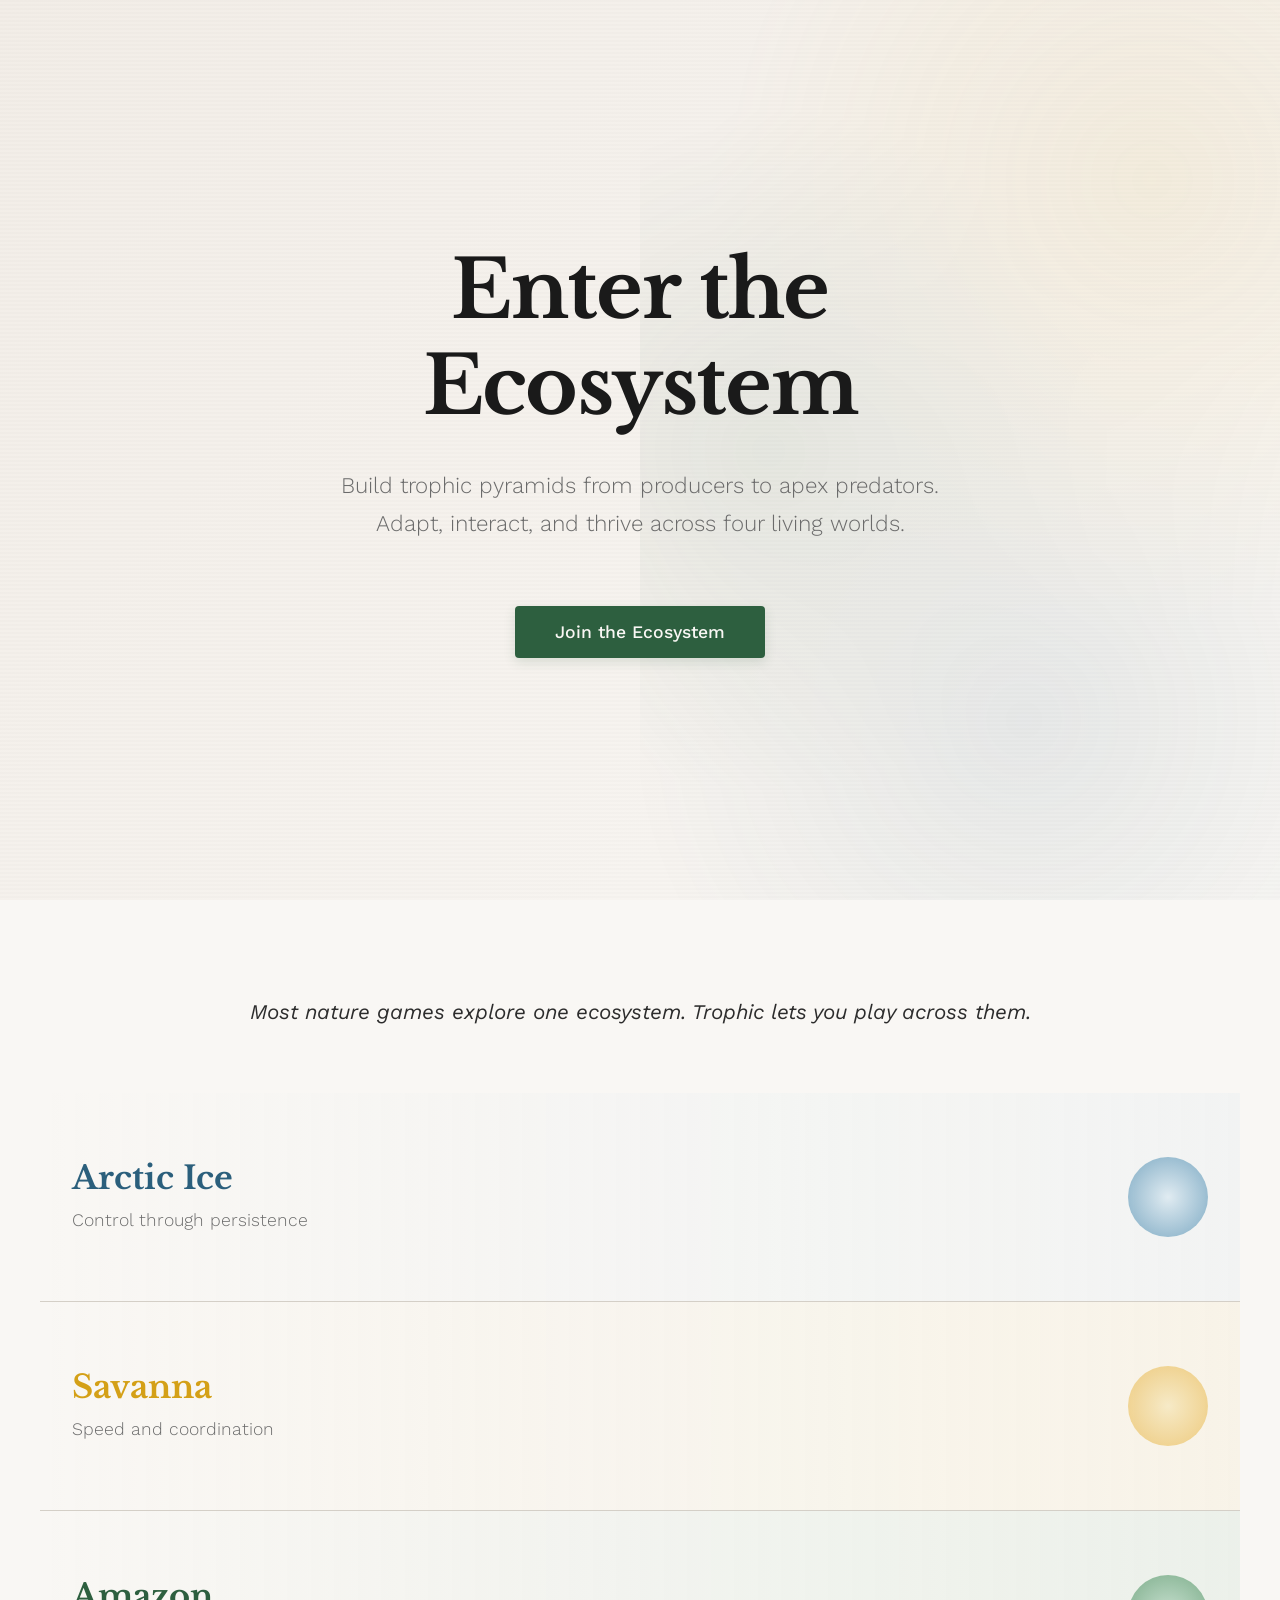
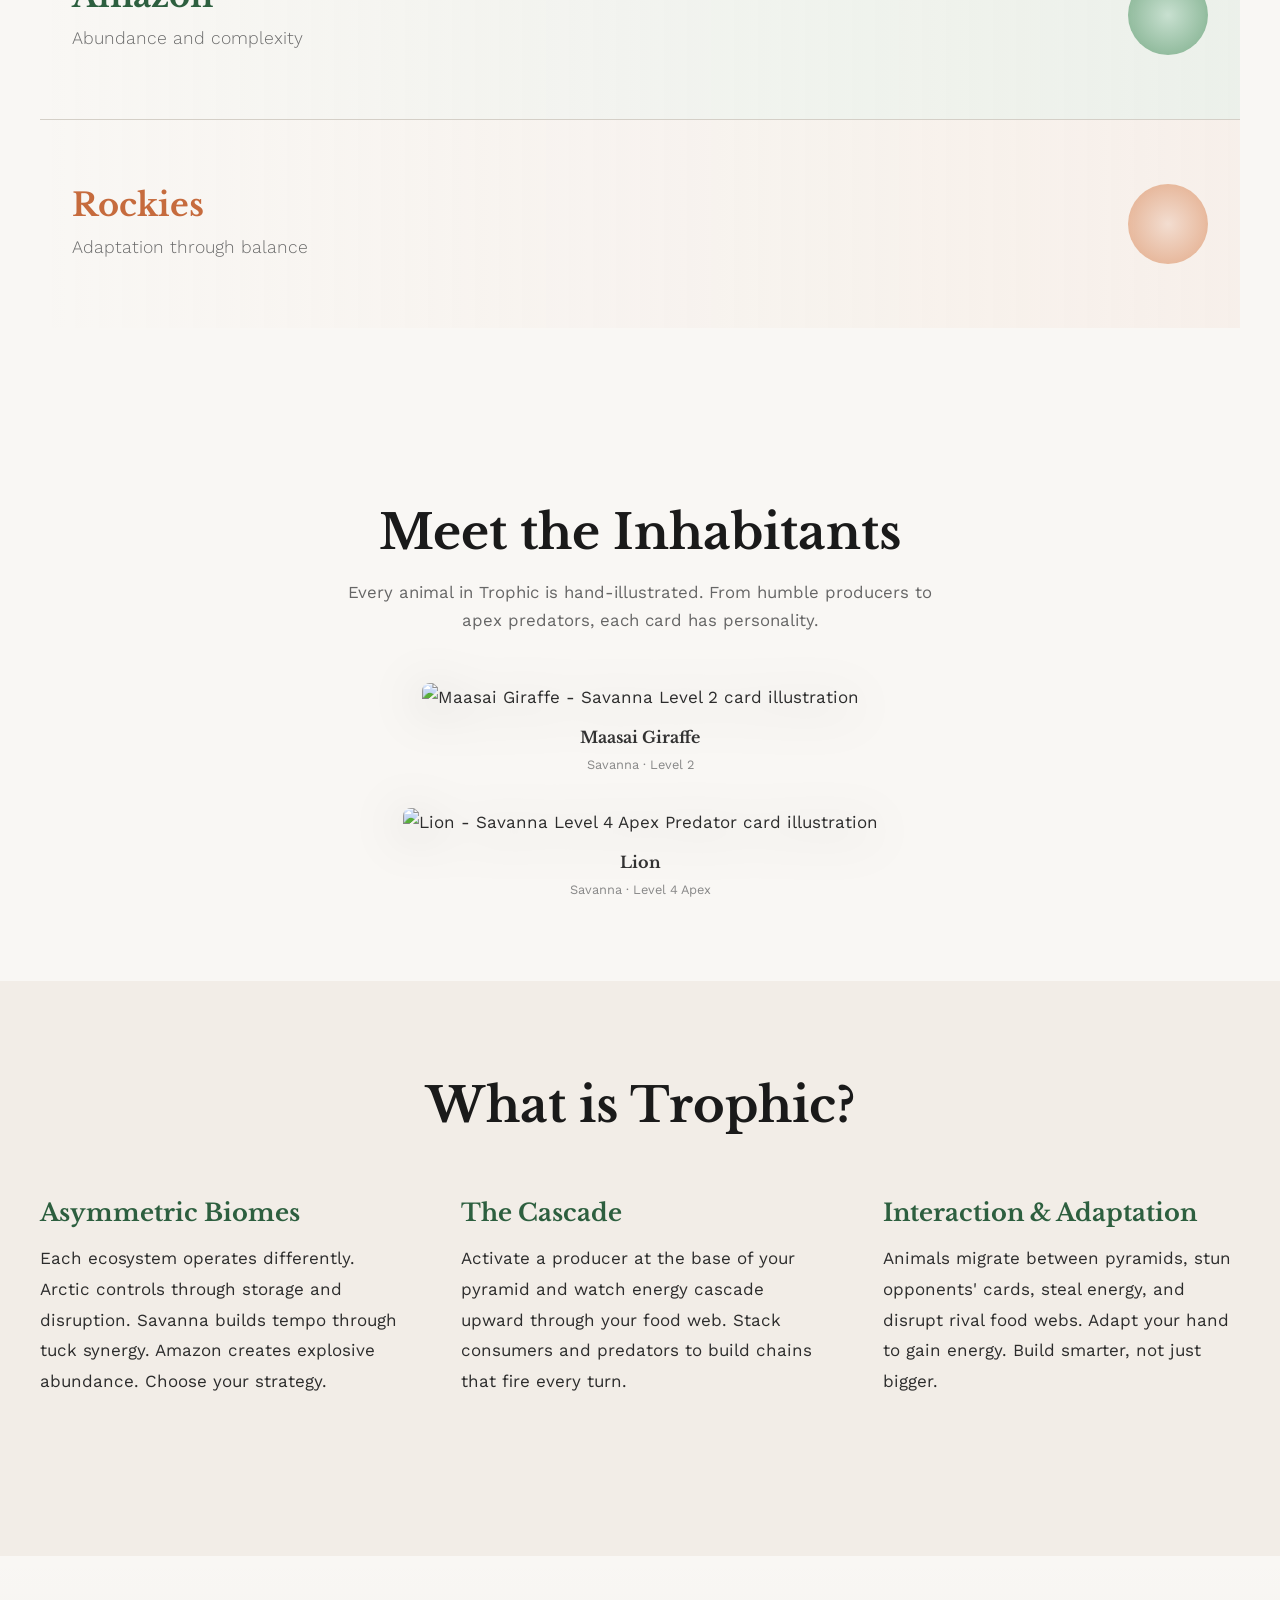
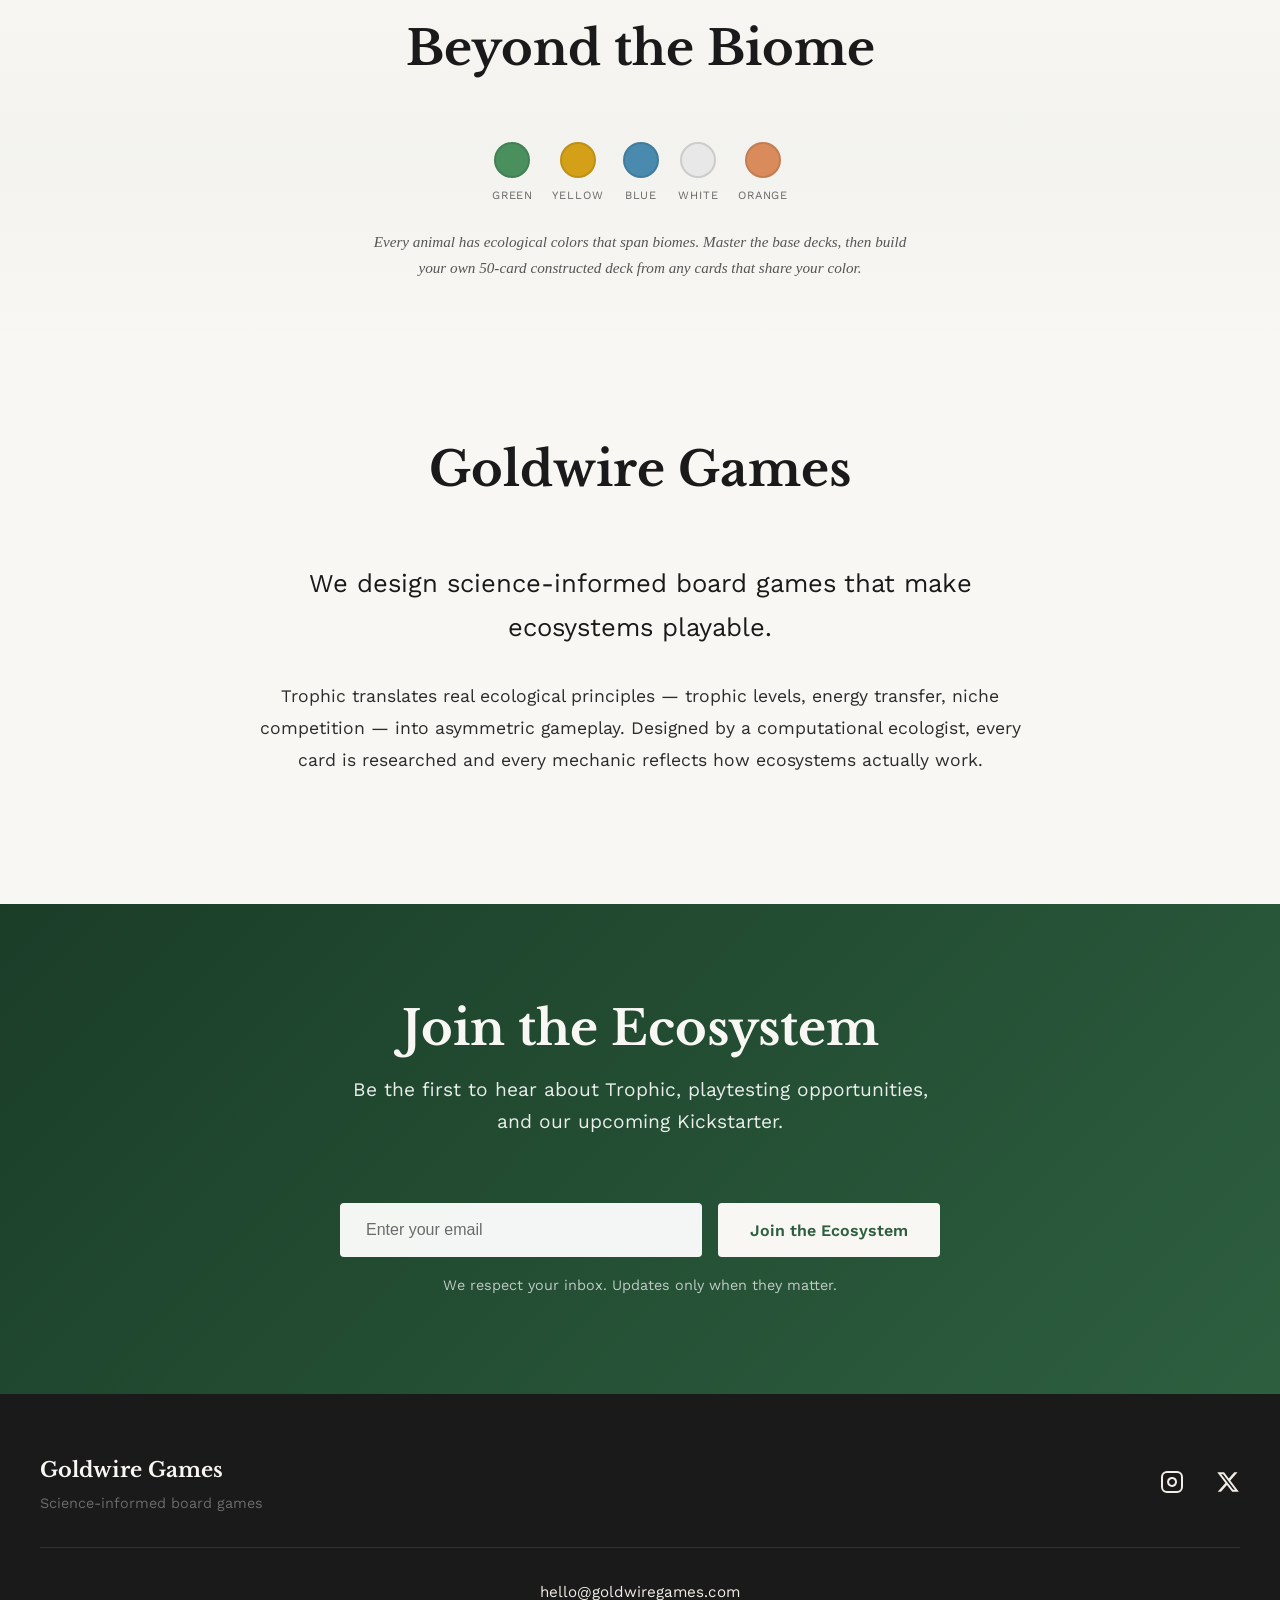
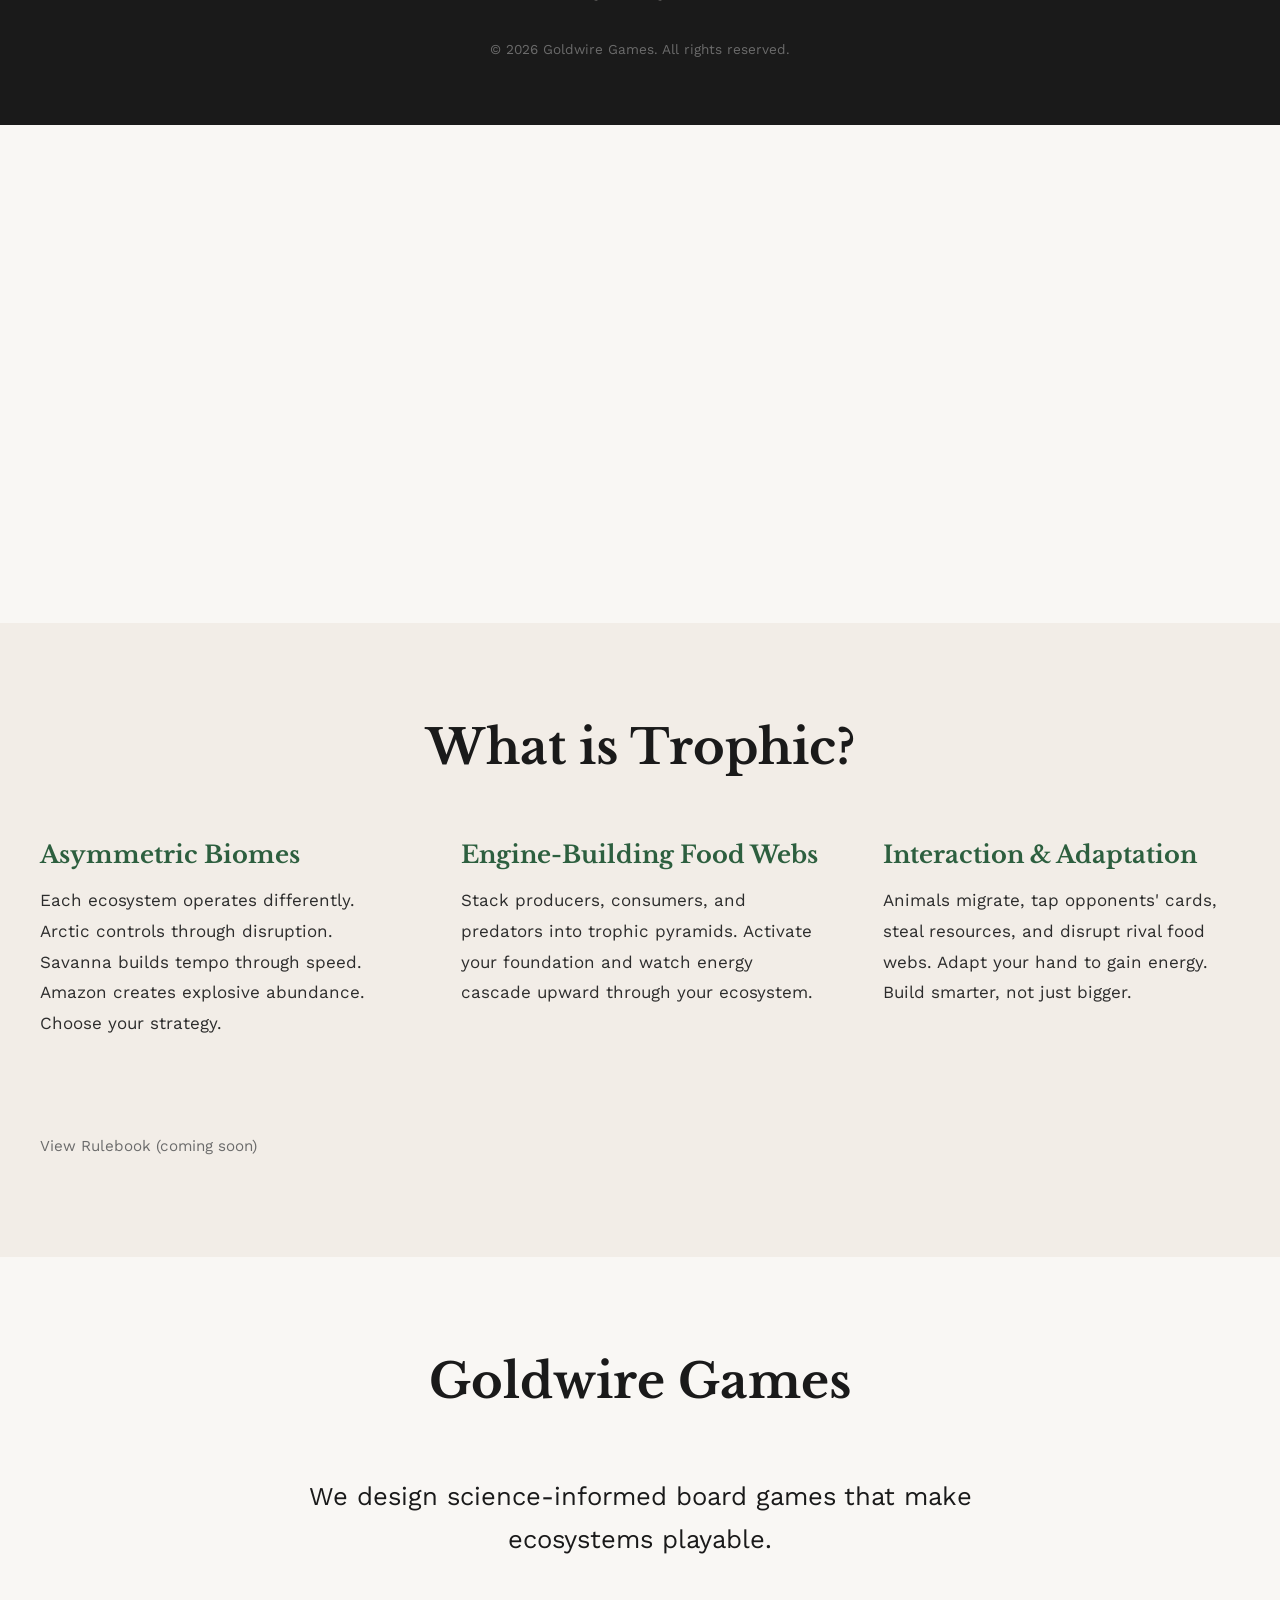
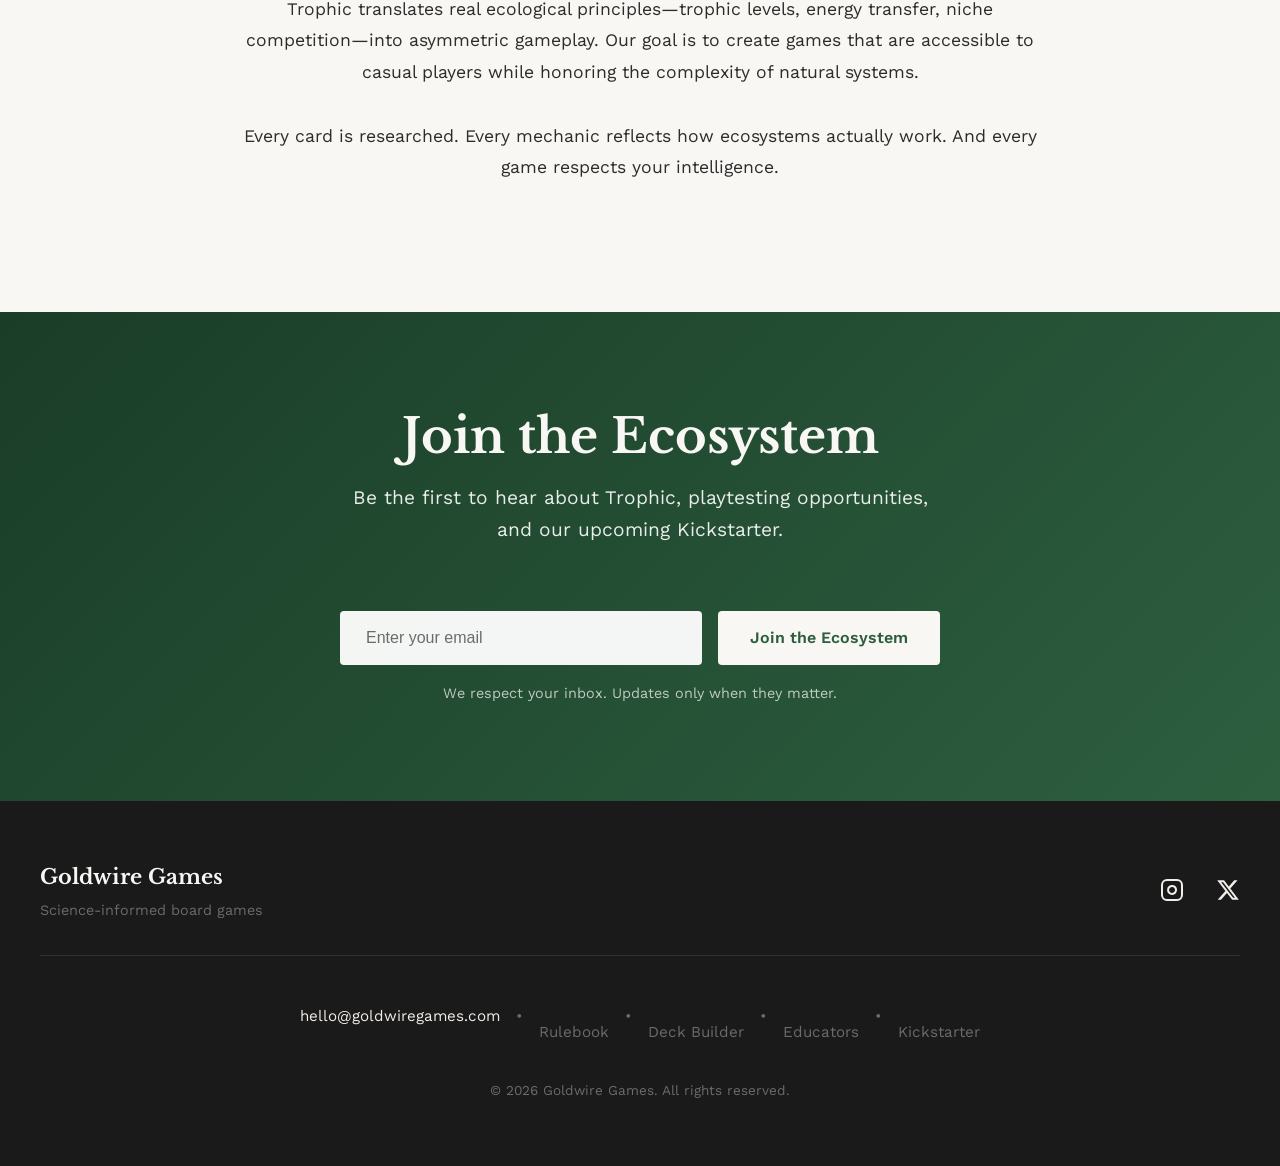
==== commit 06e0a615: "Revise game description and add meta tags Updated the game description and adjusted the number of bi" ====
--- a/index.html
+++ b/index.html
@@ -4,11 +4,134 @@
     <meta charset="UTF-8">
     <meta name="viewport" content="width=device-width, initial-scale=1.0">
     <title>Goldwire Games | Trophic - Enter the Ecosystem</title>
-    <meta name="description" content="Trophic is a science-informed asymmetric board game where you build ecosystems from producers to apex predators. Join the Goldwire Games community.">
+    <meta name="description" content="Trophic is a science-informed asymmetric card game where you build ecosystems from producers to apex predators across four distinct biomes.">
+    <meta name="author" content="Goldwire Games">
+
+    <!-- Open Graph -->
+    <meta property="og:type" content="website">
+    <meta property="og:url" content="https://goldwiregames.com/">
+    <meta property="og:title" content="Trophic — Enter the Ecosystem | Goldwire Games">
+    <meta property="og:description" content="An asymmetric engine-building card game about ecosystems. Build trophic pyramids across four biomes.">
+    <meta property="og:image" content="https://goldwiregames.com/savannahbackground.png">
+
+    <!-- Twitter -->
+    <meta property="twitter:card" content="summary_large_image">
+    <meta property="twitter:url" content="https://goldwiregames.com/">
+    <meta property="twitter:title" content="Trophic — Enter the Ecosystem | Goldwire Games">
+    <meta property="twitter:description" content="An asymmetric engine-building card game about ecosystems. Build trophic pyramids across four biomes.">
+    <meta property="twitter:image" content="https://goldwiregames.com/savannahbackground.png">
+
     <link rel="stylesheet" href="styles.css">
     <link rel="preconnect" href="https://fonts.googleapis.com">
     <link rel="preconnect" href="https://fonts.gstatic.com" crossorigin>
     <link href="https://fonts.googleapis.com/css2?family=Libre+Baskerville:ital,wght@0,400;0,700;1,400&family=Work+Sans:wght@300;400;500;600&display=swap" rel="stylesheet">
+
+    <style>
+        /* ── Card Preview Section ── */
+        .card-preview {
+            padding: 5rem 2rem;
+            text-align: center;
+            position: relative;
+            overflow: hidden;
+        }
+        .card-preview .section-title {
+            margin-bottom: 1rem;
+        }
+        .card-preview-subtitle {
+            font-family: 'Work Sans', sans-serif;
+            font-size: 1.05rem;
+            color: #666;
+            max-width: 600px;
+            margin: 0 auto 3rem;
+            line-height: 1.7;
+        }
+        .card-preview-grid {
+            display: flex;
+            justify-content: center;
+            align-items: flex-end;
+            gap: 2rem;
+            flex-wrap: wrap;
+            max-width: 700px;
+            margin: 0 auto;
+        }
+        .card-preview-item {
+            text-align: center;
+            transition: transform 0.4s ease;
+        }
+        .card-preview-item:hover {
+            transform: translateY(-8px);
+        }
+        .card-preview-item img {
+            max-height: 280px;
+            width: auto;
+            border-radius: 8px;
+            filter: drop-shadow(0 8px 24px rgba(0,0,0,0.3));
+        }
+        .card-preview-label {
+            margin-top: 0.75rem;
+            font-family: 'Libre Baskerville', serif;
+            font-size: 1rem;
+            color: #333;
+            font-weight: 700;
+        }
+        .card-preview-sublabel {
+            font-family: 'Work Sans', sans-serif;
+            font-size: 0.8rem;
+            color: #888;
+            margin-top: 0.2rem;
+        }
+
+        /* ── Color System Teaser ── */
+        .color-system {
+            padding: 4rem 2rem;
+            background: linear-gradient(180deg, transparent, rgba(45,95,63,0.03), transparent);
+        }
+        .color-dots {
+            display: flex;
+            justify-content: center;
+            gap: 1.2rem;
+            margin: 2rem auto 1.5rem;
+            flex-wrap: wrap;
+        }
+        .color-dot {
+            display: flex;
+            flex-direction: column;
+            align-items: center;
+            gap: 0.5rem;
+        }
+        .color-dot .dot {
+            width: 36px;
+            height: 36px;
+            border-radius: 50%;
+            border: 2px solid rgba(0,0,0,0.1);
+        }
+        .color-dot .dot-label {
+            font-family: 'Work Sans', sans-serif;
+            font-size: 0.7rem;
+            text-transform: uppercase;
+            letter-spacing: 0.08em;
+            color: #666;
+        }
+        .color-system-note {
+            font-family: 'Libre Baskerville', serif;
+            font-style: italic;
+            color: #555;
+            font-size: 0.95rem;
+            max-width: 560px;
+            margin: 0 auto;
+            line-height: 1.7;
+            text-align: center;
+        }
+
+        @media (max-width: 600px) {
+            .card-preview-item img {
+                max-height: 200px;
+            }
+            .card-preview-grid {
+                gap: 1.2rem;
+            }
+        }
+    </style>
 </head>
 <body>
     
@@ -16,7 +139,7 @@
     <section id="hero" class="hero">
         <div class="hero-content">
             <h1 class="hero-title">Enter the Ecosystem</h1>
-            <p class="hero-subtitle">Build trophic pyramids from producers to apex predators. Adapt, interact, and thrive across five living worlds.</p>
+            <p class="hero-subtitle">Build trophic pyramids from producers to apex predators. Adapt, interact, and thrive across four living worlds.</p>
             <button class="cta-button" id="hero-cta">Join the Ecosystem</button>
         </div>
         <div class="hero-background"></div>
@@ -50,6 +173,169 @@
                     <h3 class="ecosystem-name">Amazon</h3>
                     <p class="ecosystem-phrase">Abundance and complexity</p>
                 </div>
+                <div class="band-illustration amazon-animal"></div>
+            </div>
+
+            <div class="ecosystem-band rockies" data-ecosystem="rockies">
+                <div class="band-content">
+                    <h3 class="ecosystem-name">Rockies</h3>
+                    <p class="ecosystem-phrase">Adaptation through balance</p>
+                </div>
+                <div class="band-illustration rockies-animal"></div>
+            </div>
+        </div>
+    </section>
+
+    <!-- SECTION 3: CARD PREVIEW -->
+    <section class="card-preview">
+        <h2 class="section-title">Meet the Inhabitants</h2>
+        <p class="card-preview-subtitle">Every animal in Trophic is hand-illustrated. From humble producers to apex predators, each card has personality.</p>
+        
+        <div class="card-preview-grid">
+            <div class="card-preview-item">
+                <img src="Giraffe.png" alt="Maasai Giraffe - Savanna Level 2 card illustration" loading="lazy">
+                <div class="card-preview-label">Maasai Giraffe</div>
+                <div class="card-preview-sublabel">Savanna · Level 2</div>
+            </div>
+            <div class="card-preview-item">
+                <img src="Lion.png" alt="Lion - Savanna Level 4 Apex Predator card illustration" loading="lazy">
+                <div class="card-preview-label">Lion</div>
+                <div class="card-preview-sublabel">Savanna · Level 4 Apex</div>
+            </div>
+        </div>
+    </section>
+
+    <!-- SECTION 4: WHAT IS TROPHIC -->
+    <section id="about" class="about">
+        <div class="about-content">
+            <h2 class="section-title">What is Trophic?</h2>
+            
+            <div class="about-grid">
+                <div class="about-feature">
+                    <h3>Asymmetric Biomes</h3>
+                    <p>Each ecosystem operates differently. Arctic controls through storage and disruption. Savanna builds tempo through tuck synergy. Amazon creates explosive abundance. Choose your strategy.</p>
+                </div>
+
+                <div class="about-feature">
+                    <h3>The Cascade</h3>
+                    <p>Activate a producer at the base of your pyramid and watch energy cascade upward through your food web. Stack consumers and predators to build chains that fire every turn.</p>
+                </div>
+
+                <div class="about-feature">
+                    <h3>Interaction &amp; Adaptation</h3>
+                    <p>Animals migrate between pyramids, stun opponents' cards, steal energy, and disrupt rival food webs. Adapt your hand to gain energy. Build smarter, not just bigger.</p>
+                </div>
+            </div>
+        </div>
+    </section>
+
+    <!-- SECTION 5: COLOR SYSTEM TEASER -->
+    <section class="color-system">
+        <h2 class="section-title" style="text-align:center;">Beyond the Biome</h2>
+        <div class="color-dots">
+            <div class="color-dot">
+                <div class="dot" style="background: #4A8F5E;"></div>
+                <span class="dot-label">Green</span>
+            </div>
+            <div class="color-dot">
+                <div class="dot" style="background: #D4A017;"></div>
+                <span class="dot-label">Yellow</span>
+            </div>
+            <div class="color-dot">
+                <div class="dot" style="background: #4A8AAE;"></div>
+                <span class="dot-label">Blue</span>
+            </div>
+            <div class="color-dot">
+                <div class="dot" style="background: #e8e8e8; border-color: #ccc;"></div>
+                <span class="dot-label">White</span>
+            </div>
+            <div class="color-dot">
+                <div class="dot" style="background: #D98B5C;"></div>
+                <span class="dot-label">Orange</span>
+            </div>
+        </div>
+        <p class="color-system-note">Every animal has ecological colors that span biomes. Master the base decks, then build your own 50-card constructed deck from any cards that share your color.</p>
+    </section>
+
+    <!-- SECTION 6: GOLDWIRE GAMES MISSION -->
+    <section id="mission" class="mission">
+        <div class="mission-content">
+            <h2 class="section-title">Goldwire Games</h2>
+            <p class="mission-statement">We design science-informed board games that make ecosystems playable.</p>
+            <p class="mission-detail">Trophic translates real ecological principles — trophic levels, energy transfer, niche competition — into asymmetric gameplay. Designed by a computational ecologist, every card is researched and every mechanic reflects how ecosystems actually work.</p>
+        </div>
+    </section>
+
+    <!-- SECTION 7: EMAIL SIGNUP (PRIMARY CTA) -->
+    <section id="signup" class="signup">
+        <div class="signup-content">
+            <h2 class="signup-title">Join the Ecosystem</h2>
+            <p class="signup-text">Be the first to hear about Trophic, playtesting opportunities, and our upcoming Kickstarter.</p>
+            
+            <!-- Mailchimp Signup Form -->
+            <form class="signup-form" id="signup-form"
+                  action="https://gmail.us18.list-manage.com/subscribe/post?u=e45d46138093844d88767df27&amp;id=1440e8d9e1"
+                  method="POST"
+                  target="_blank"
+                  novalidate>
+                <div class="form-group">
+                    <input 
+                        type="email" 
+                        name="EMAIL" 
+                        id="email-input" 
+                        placeholder="Enter your email" 
+                        required
+                        aria-label="Email address"
+                    >
+                    <button type="submit" class="submit-button">Join the Ecosystem</button>
+                </div>
+                <!-- Mailchimp bot honeypot -->
+                <div style="position: absolute; left: -5000px;" aria-hidden="true">
+                    <input type="text" name="b_e45d46138093844d88767df27_1440e8d9e1" tabindex="-1" value="">
+                </div>
+                <p class="form-note">We respect your inbox. Updates only when they matter.</p>
+            </form>
+        </div>
+    </section>
+
+    <!-- FOOTER -->
+    <footer class="footer">
+        <div class="footer-content">
+            <div class="footer-main">
+                <div class="footer-brand">
+                    <h3>Goldwire Games</h3>
+                    <p>Science-informed board games</p>
+                </div>
+
+                <div class="footer-social">
+                    <a href="https://instagram.com/goldwiregames" target="_blank" rel="noopener noreferrer" aria-label="Instagram">
+                        <svg width="24" height="24" viewBox="0 0 24 24" fill="none" stroke="currentColor" stroke-width="2">
+                            <rect x="2" y="2" width="20" height="20" rx="5" ry="5"></rect>
+                            <path d="M16 11.37A4 4 0 1 1 12.63 8 4 4 0 0 1 16 11.37z"></path>
+                            <line x1="17.5" y1="6.5" x2="17.51" y2="6.5"></line>
+                        </svg>
+                    </a>
+                    <a href="https://x.com/GoldwireGames" target="_blank" rel="noopener noreferrer" aria-label="X (Twitter)">
+                        <svg width="24" height="24" viewBox="0 0 24 24" fill="currentColor">
+                            <path d="M18.244 2.25h3.308l-7.227 8.26 8.502 11.24H16.17l-5.214-6.817L4.99 21.75H1.68l7.73-8.835L1.254 2.25H8.08l4.713 6.231zm-1.161 17.52h1.833L7.084 4.126H5.117z"></path>
+                        </svg>
+                    </a>
+                </div>
+            </div>
+
+            <div class="footer-links">
+                <a href="mailto:hello@goldwiregames.com">hello@goldwiregames.com</a>
+            </div>
+
+            <div class="footer-legal">
+                <p>&copy; 2026 Goldwire Games. All rights reserved.</p>
+            </div>
+        </div>
+    </footer>
+
+    <script src="script.js"></script>
+</body>
+</html>
                 <div class="band-illustration amazon-animal"></div>
             </div>
 
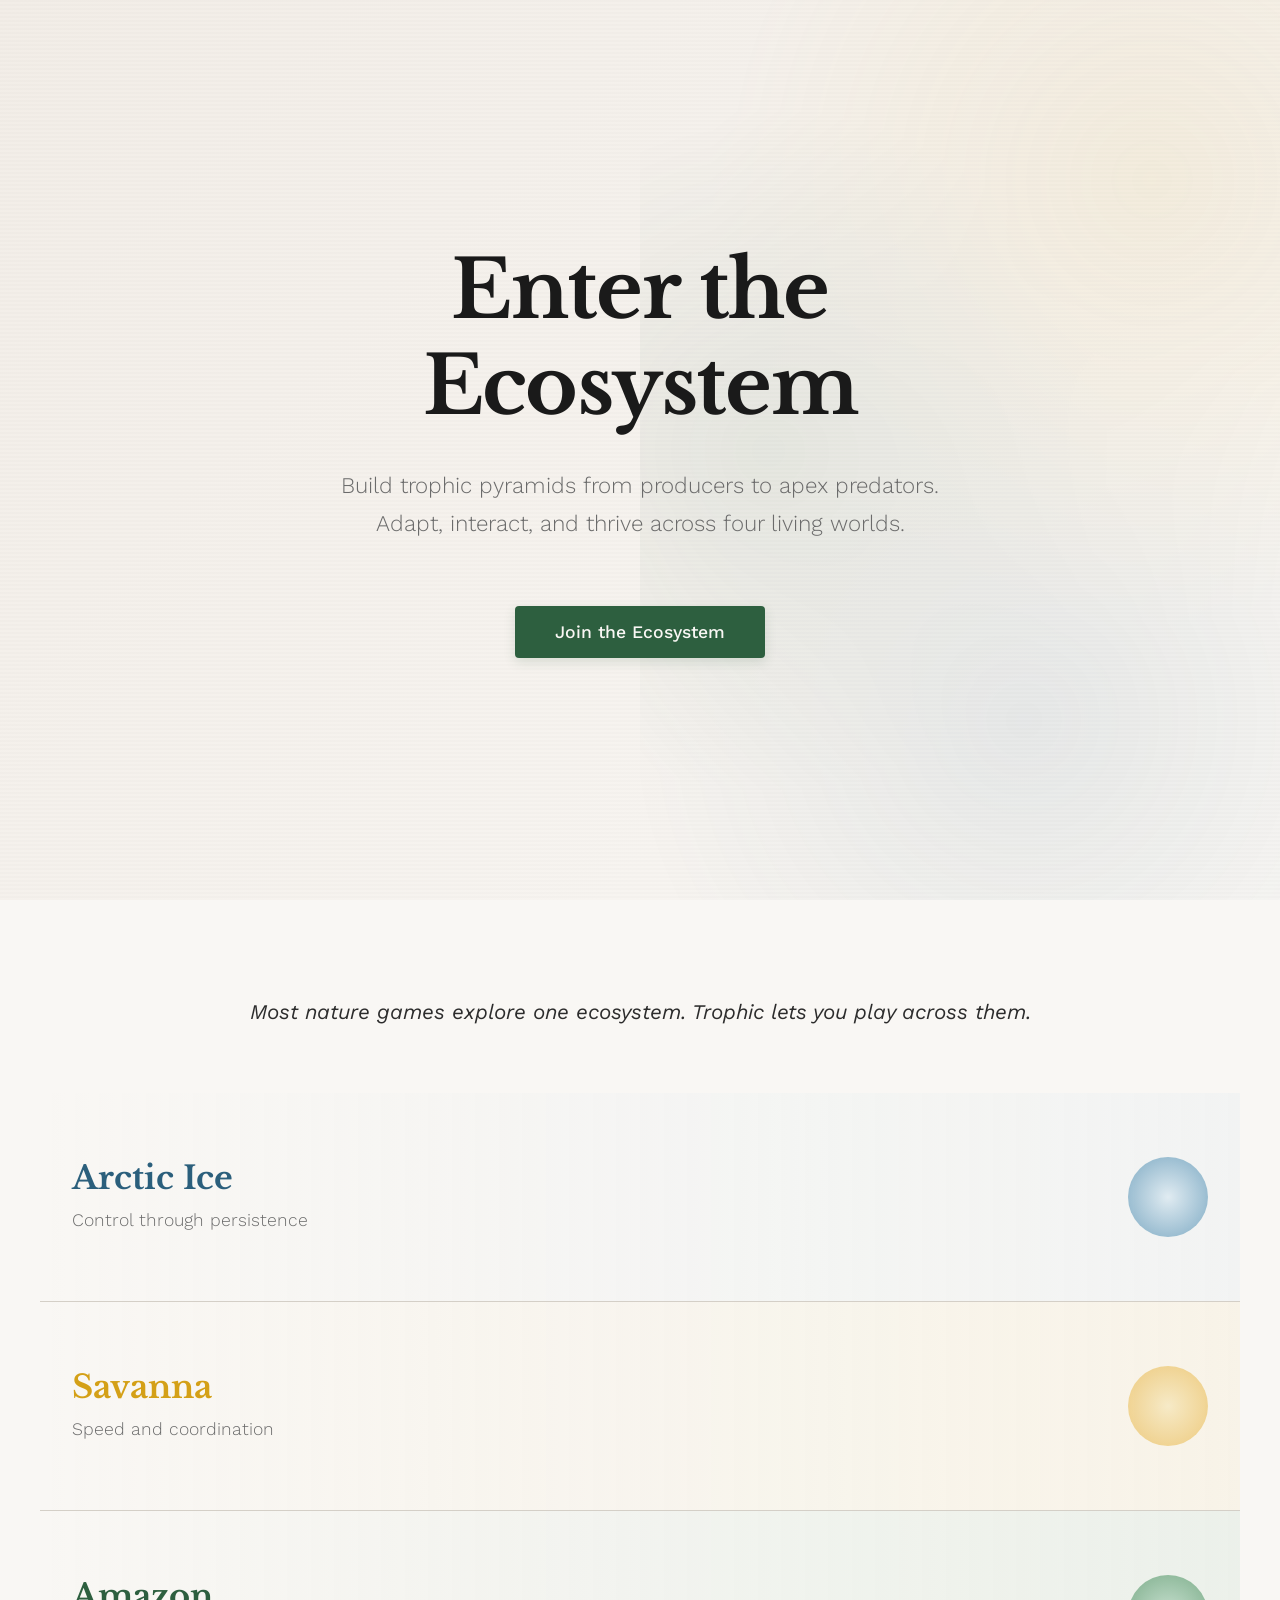
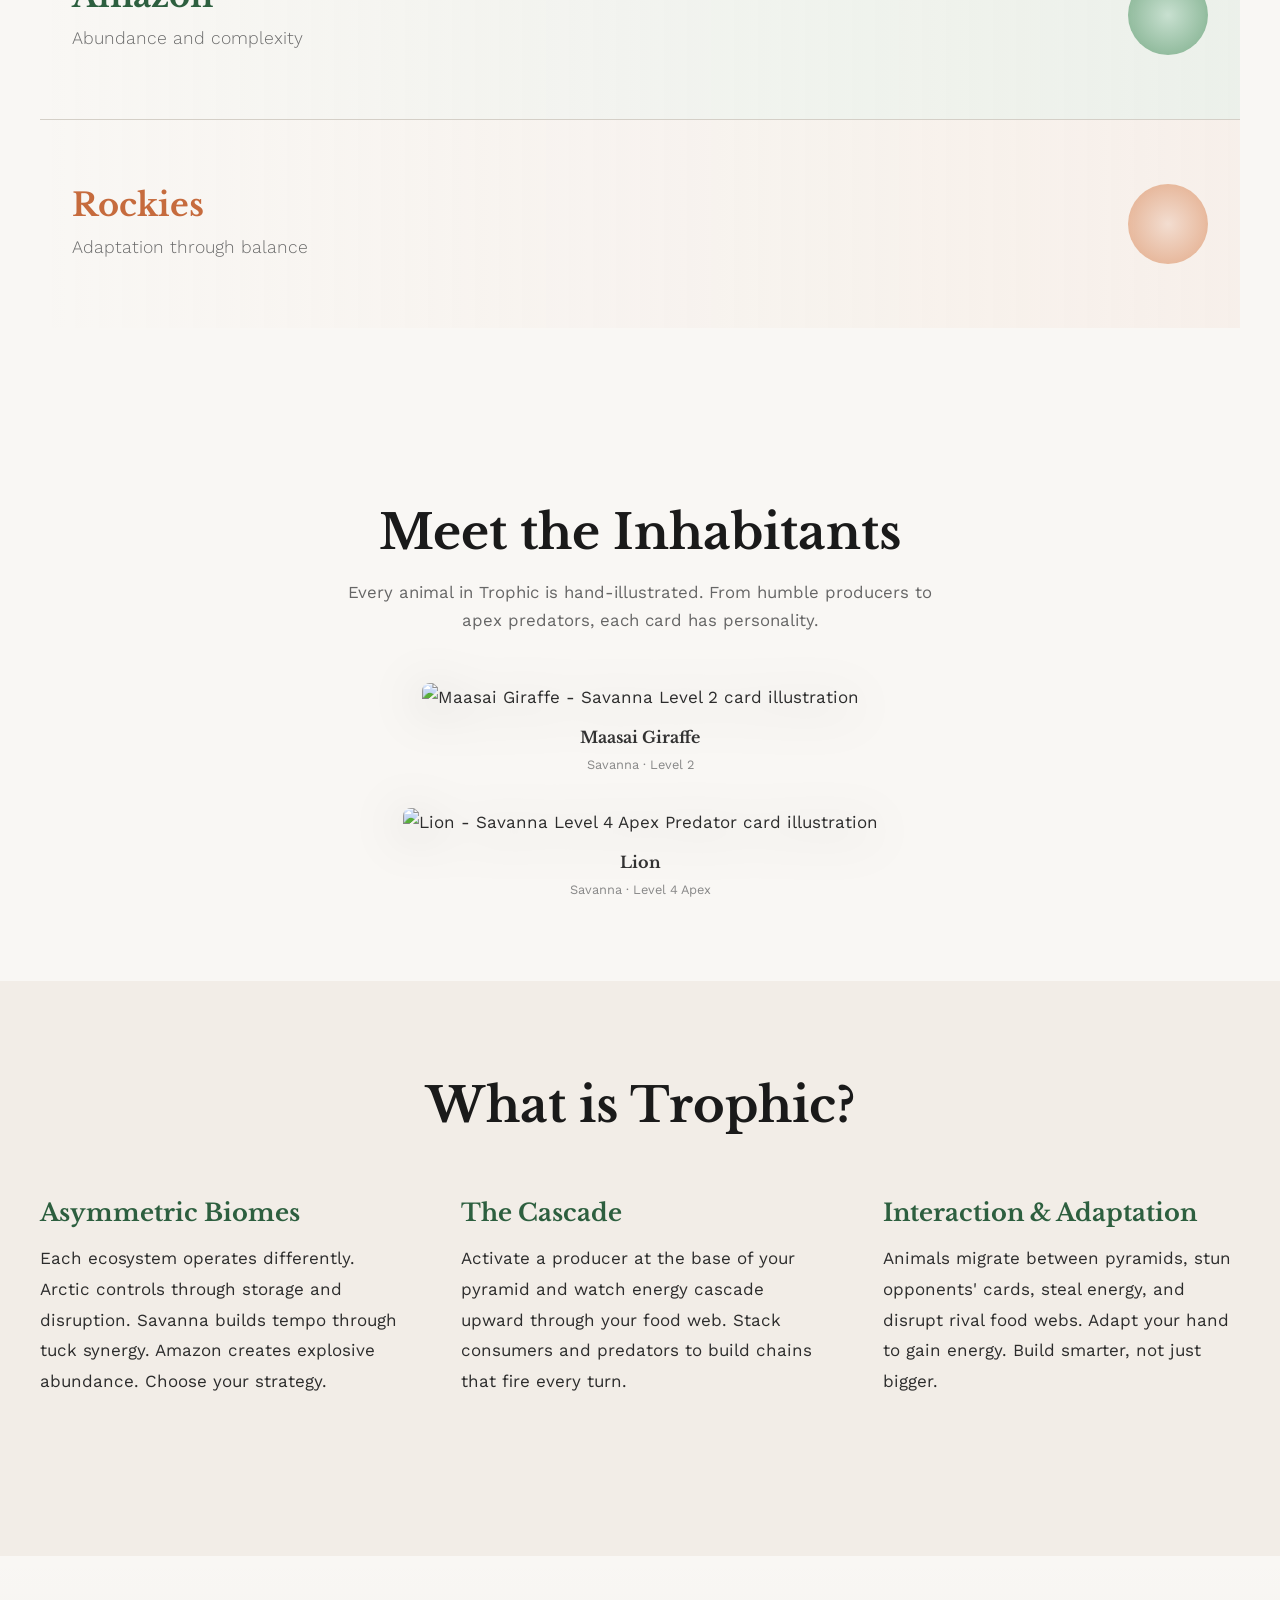
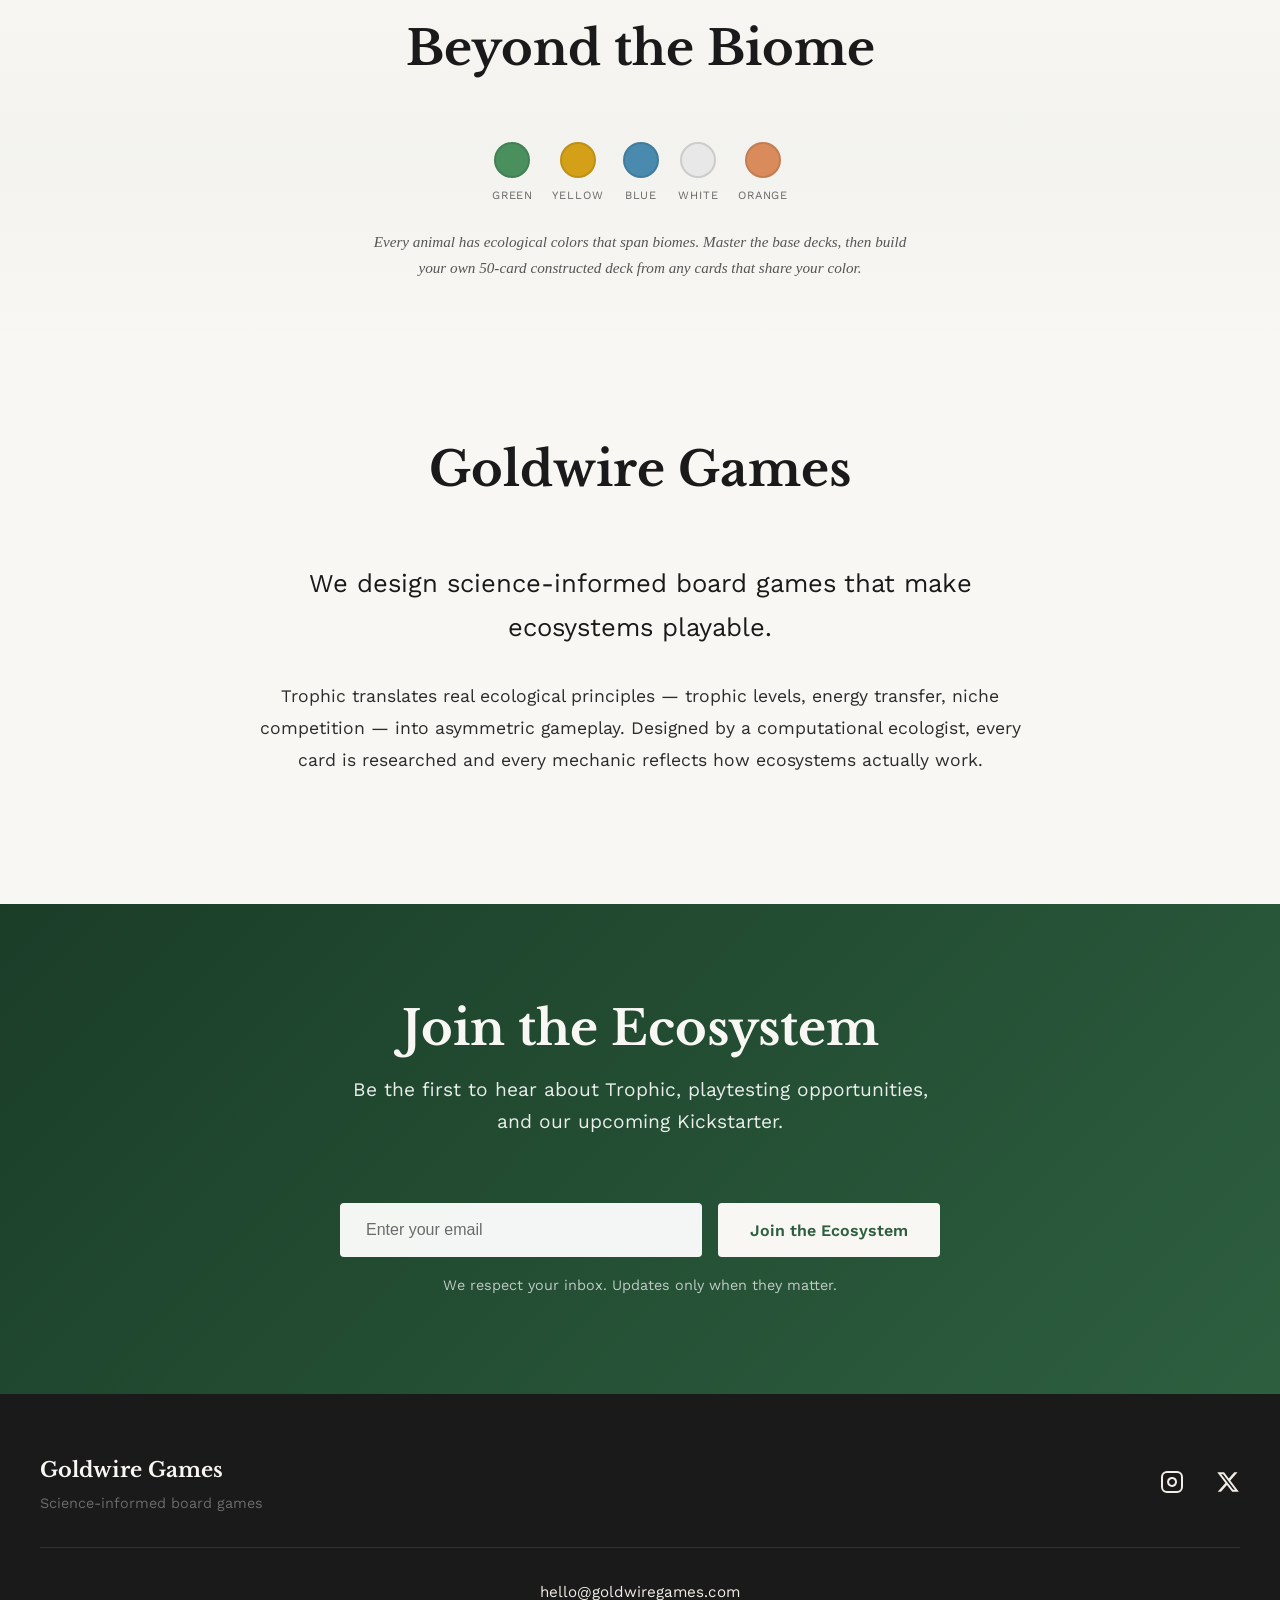
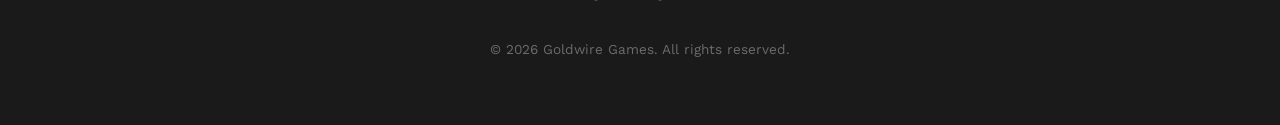
==== commit 7e2ef70e: "Remove excessive ecosystem sections and gameplay details Removed sections related to ecosystems and " ====
--- a/index.html
+++ b/index.html
@@ -336,129 +336,3 @@
     <script src="script.js"></script>
 </body>
 </html>
-                <div class="band-illustration amazon-animal"></div>
-            </div>
-
-            <div class="ecosystem-band rockies" data-ecosystem="rockies">
-                <div class="band-content">
-                    <h3 class="ecosystem-name">Rockies</h3>
-                    <p class="ecosystem-phrase">Adaptation through balance</p>
-                </div>
-                <div class="band-illustration rockies-animal"></div>
-            </div>
-
-            <div class="ecosystem-band temperate" data-ecosystem="temperate">
-                <div class="band-content">
-                    <h3 class="ecosystem-name">Temperate</h3>
-                    <p class="ecosystem-phrase">Cycles and resilience</p>
-                </div>
-                <div class="band-illustration temperate-animal"></div>
-            </div>
-        </div>
-    </section>
-
-    <!-- SECTION 3: WHAT IS TROPHIC -->
-    <section id="about" class="about">
-        <div class="about-content">
-            <h2 class="section-title">What is Trophic?</h2>
-            
-            <div class="about-grid">
-                <div class="about-feature">
-                    <h3>Asymmetric Biomes</h3>
-                    <p>Each ecosystem operates differently. Arctic controls through disruption. Savanna builds tempo through speed. Amazon creates explosive abundance. Choose your strategy.</p>
-                </div>
-
-                <div class="about-feature">
-                    <h3>Engine-Building Food Webs</h3>
-                    <p>Stack producers, consumers, and predators into trophic pyramids. Activate your foundation and watch energy cascade upward through your ecosystem.</p>
-                </div>
-
-                <div class="about-feature">
-                    <h3>Interaction & Adaptation</h3>
-                    <p>Animals migrate, tap opponents' cards, steal resources, and disrupt rival food webs. Adapt your hand to gain energy. Build smarter, not just bigger.</p>
-                </div>
-            </div>
-
-            <a href="#" class="muted-link">View Rulebook (coming soon)</a>
-        </div>
-    </section>
-
-    <!-- SECTION 4: GOLDWIRE GAMES MISSION -->
-    <section id="mission" class="mission">
-        <div class="mission-content">
-            <h2 class="section-title">Goldwire Games</h2>
-            <p class="mission-statement">We design science-informed board games that make ecosystems playable.</p>
-            <p class="mission-detail">Trophic translates real ecological principles—trophic levels, energy transfer, niche competition—into asymmetric gameplay. Our goal is to create games that are accessible to casual players while honoring the complexity of natural systems.</p>
-            <p class="mission-detail">Every card is researched. Every mechanic reflects how ecosystems actually work. And every game respects your intelligence.</p>
-        </div>
-    </section>
-
-    <!-- SECTION 5: EMAIL SIGNUP (PRIMARY CTA) -->
-    <section id="signup" class="signup">
-        <div class="signup-content">
-            <h2 class="signup-title">Join the Ecosystem</h2>
-            <p class="signup-text">Be the first to hear about Trophic, playtesting opportunities, and our upcoming Kickstarter.</p>
-            
-            <form class="signup-form" id="signup-form" action="https://formspree.io/f/YOUR_FORM_ID" method="POST">
-                <div class="form-group">
-                    <input 
-                        type="email" 
-                        name="email" 
-                        id="email-input" 
-                        placeholder="Enter your email" 
-                        required
-                        aria-label="Email address"
-                    >
-                    <button type="submit" class="submit-button">Join the Ecosystem</button>
-                </div>
-                <p class="form-note">We respect your inbox. Updates only when they matter.</p>
-            </form>
-        </div>
-    </section>
-
-    <!-- SECTION 6: FOOTER -->
-    <footer class="footer">
-        <div class="footer-content">
-            <div class="footer-main">
-                <div class="footer-brand">
-                    <h3>Goldwire Games</h3>
-                    <p>Science-informed board games</p>
-                </div>
-
-                <div class="footer-social">
-                    <a href="https://instagram.com/goldwiregames" target="_blank" rel="noopener noreferrer" aria-label="Instagram">
-                        <svg width="24" height="24" viewBox="0 0 24 24" fill="none" stroke="currentColor" stroke-width="2">
-                            <rect x="2" y="2" width="20" height="20" rx="5" ry="5"></rect>
-                            <path d="M16 11.37A4 4 0 1 1 12.63 8 4 4 0 0 1 16 11.37z"></path>
-                            <line x1="17.5" y1="6.5" x2="17.51" y2="6.5"></line>
-                        </svg>
-                    </a>
-                    <a href="https://x.com/goldwiregames" target="_blank" rel="noopener noreferrer" aria-label="X (Twitter)">
-                        <svg width="24" height="24" viewBox="0 0 24 24" fill="currentColor">
-                            <path d="M18.244 2.25h3.308l-7.227 8.26 8.502 11.24H16.17l-5.214-6.817L4.99 21.75H1.68l7.73-8.835L1.254 2.25H8.08l4.713 6.231zm-1.161 17.52h1.833L7.084 4.126H5.117z"></path>
-                        </svg>
-                    </a>
-                </div>
-            </div>
-
-            <div class="footer-links">
-                <a href="mailto:hello@goldwiregames.com">hello@goldwiregames.com</a>
-                <span class="footer-divider">•</span>
-                <a href="#" class="muted-link">Rulebook</a>
-                <span class="footer-divider">•</span>
-                <a href="#" class="muted-link">Deck Builder</a>
-                <span class="footer-divider">•</span>
-                <a href="#" class="muted-link">Educators</a>
-                <span class="footer-divider">•</span>
-                <a href="#" class="muted-link">Kickstarter</a>
-            </div>
-
-            <div class="footer-legal">
-                <p>&copy; 2026 Goldwire Games. All rights reserved.</p>
-            </div>
-        </div>
-    </footer>
-
-    <script src="script.js"></script>
-</body>
-</html>
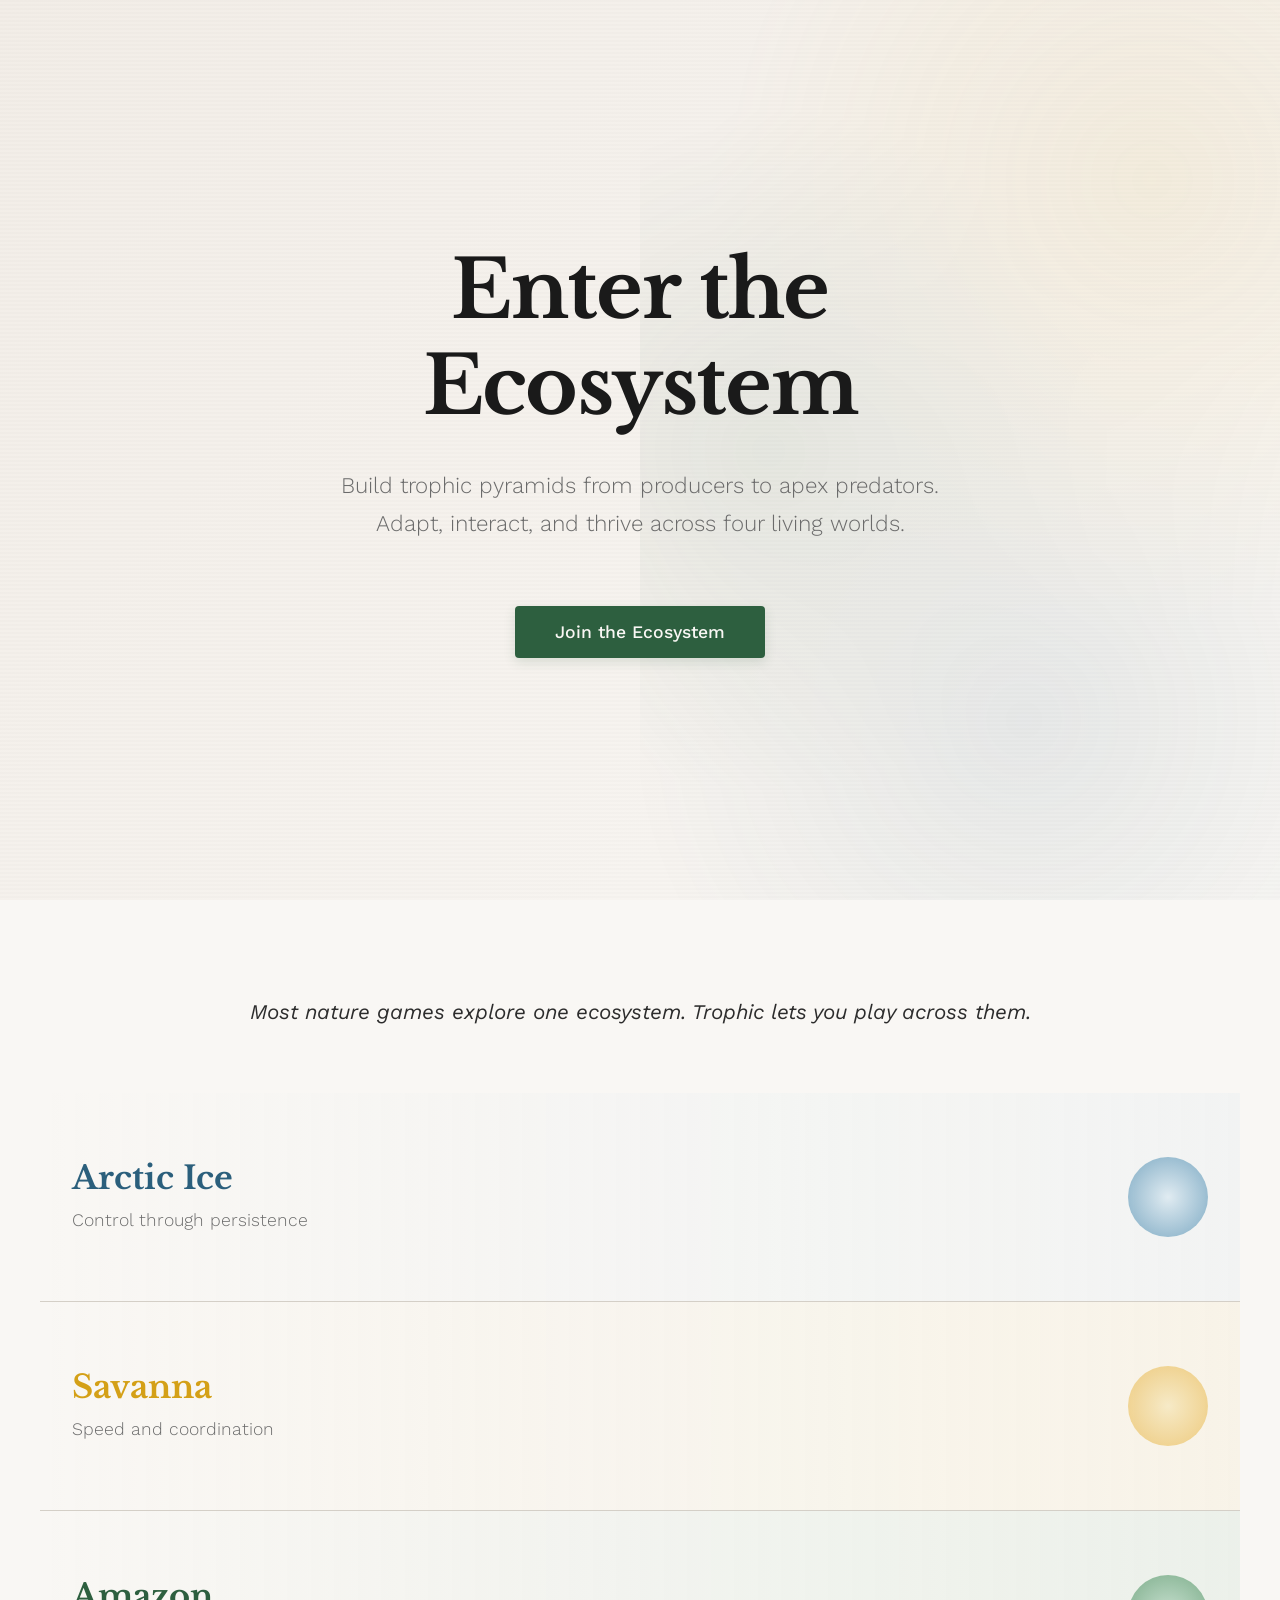
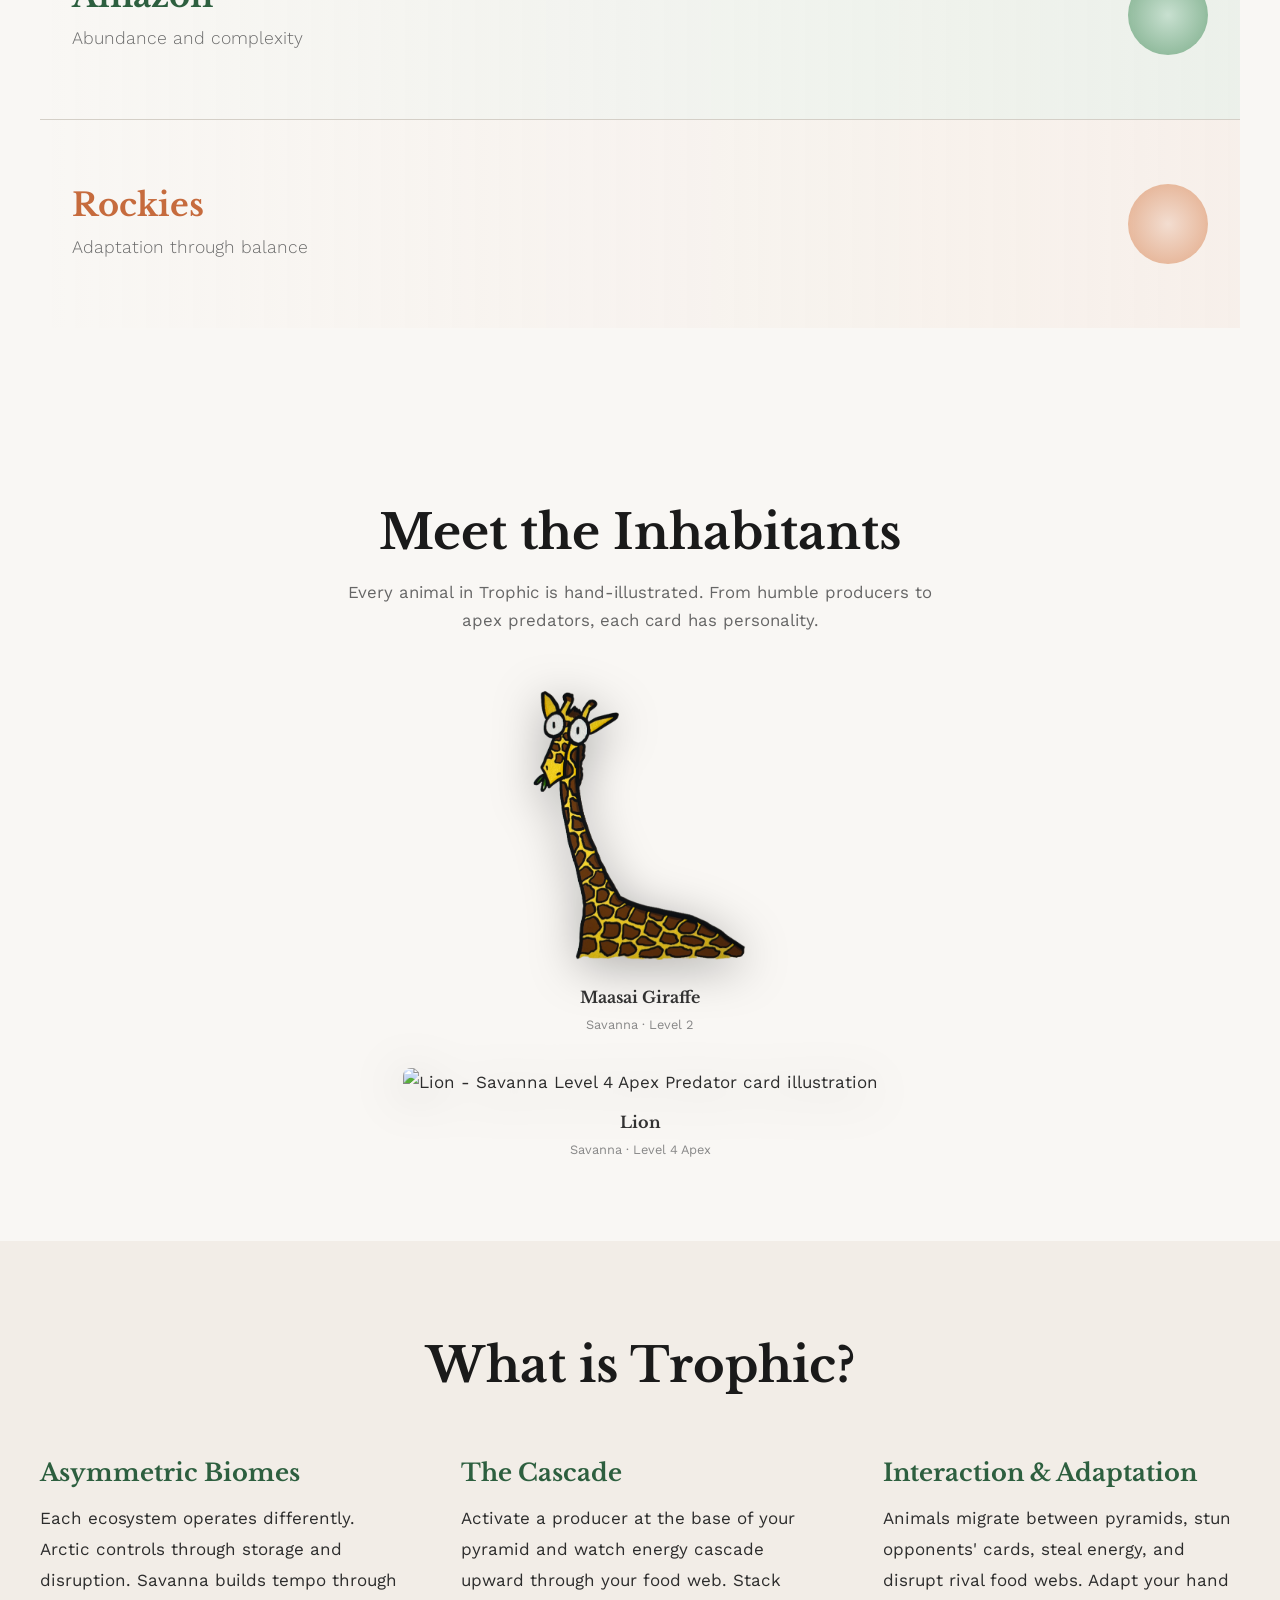
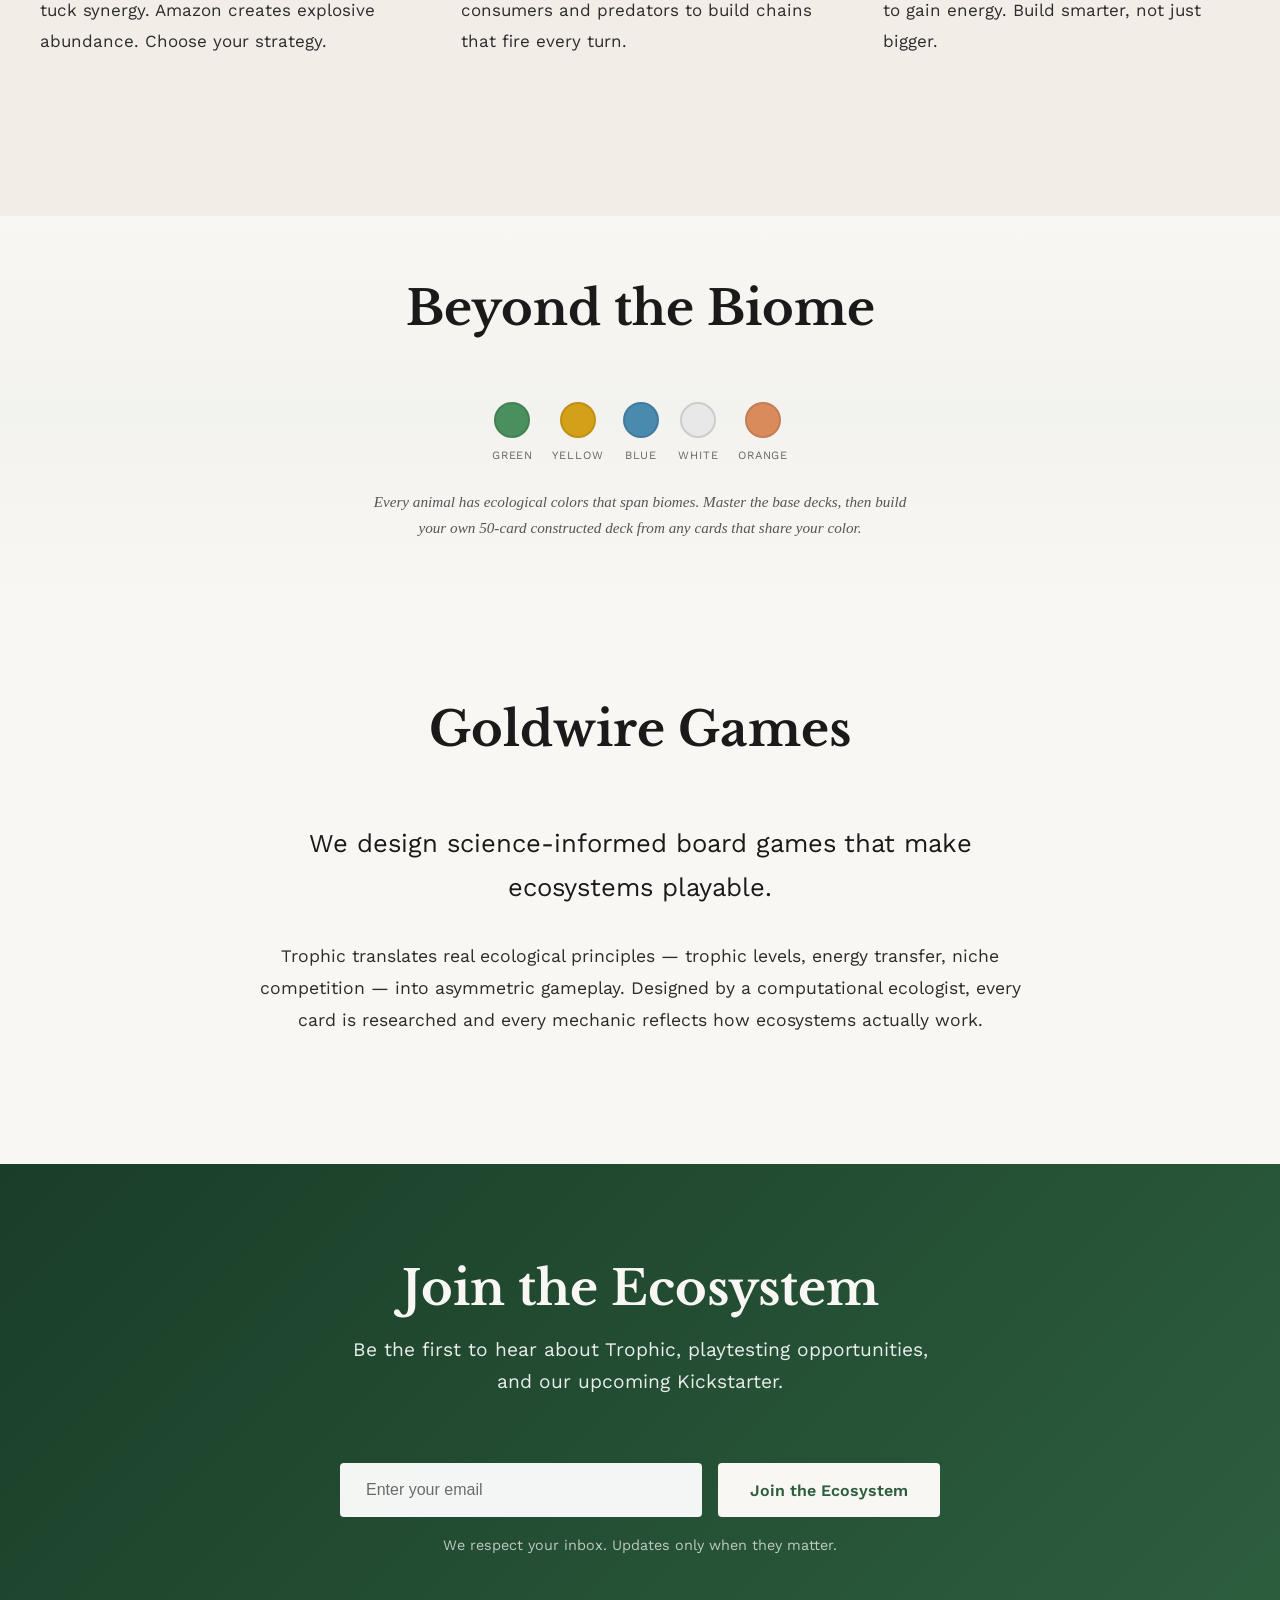
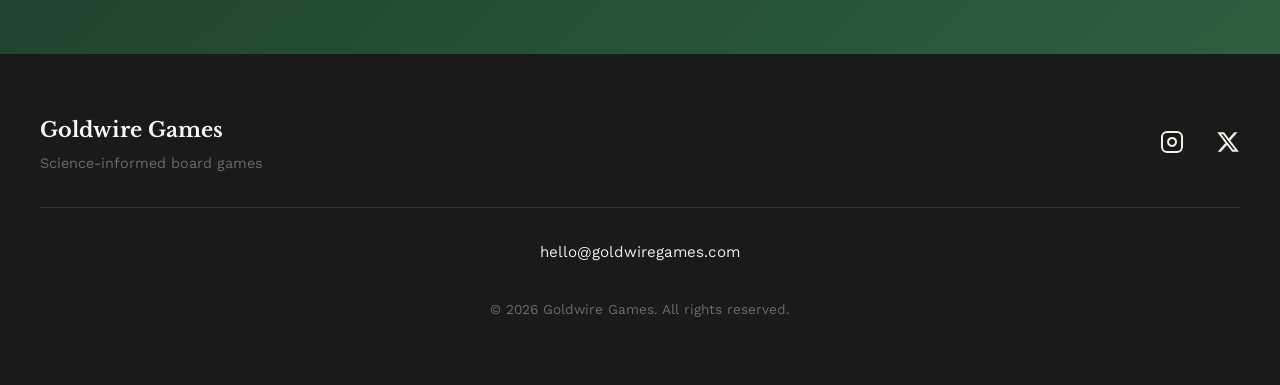
==== commit 0daf7840: "Update image paths to include 'root/' prefix" ====
--- a/index.html
+++ b/index.html
@@ -12,14 +12,14 @@
     <meta property="og:url" content="https://goldwiregames.com/">
     <meta property="og:title" content="Trophic — Enter the Ecosystem | Goldwire Games">
     <meta property="og:description" content="An asymmetric engine-building card game about ecosystems. Build trophic pyramids across four biomes.">
-    <meta property="og:image" content="https://goldwiregames.com/savannahbackground.png">
+  
 
     <!-- Twitter -->
     <meta property="twitter:card" content="summary_large_image">
     <meta property="twitter:url" content="https://goldwiregames.com/">
     <meta property="twitter:title" content="Trophic — Enter the Ecosystem | Goldwire Games">
     <meta property="twitter:description" content="An asymmetric engine-building card game about ecosystems. Build trophic pyramids across four biomes.">
-    <meta property="twitter:image" content="https://goldwiregames.com/savannahbackground.png">
+    
 
     <link rel="stylesheet" href="styles.css">
     <link rel="preconnect" href="https://fonts.googleapis.com">
@@ -193,12 +193,12 @@
         
         <div class="card-preview-grid">
             <div class="card-preview-item">
-                <img src="Giraffe.png" alt="Maasai Giraffe - Savanna Level 2 card illustration" loading="lazy">
+                <img src="root/Giraffe.png" alt="Maasai Giraffe - Savanna Level 2 card illustration" loading="lazy">
                 <div class="card-preview-label">Maasai Giraffe</div>
                 <div class="card-preview-sublabel">Savanna · Level 2</div>
             </div>
             <div class="card-preview-item">
-                <img src="Lion.png" alt="Lion - Savanna Level 4 Apex Predator card illustration" loading="lazy">
+                <img src="root/Lion.png" alt="Lion - Savanna Level 4 Apex Predator card illustration" loading="lazy">
                 <div class="card-preview-label">Lion</div>
                 <div class="card-preview-sublabel">Savanna · Level 4 Apex</div>
             </div>
